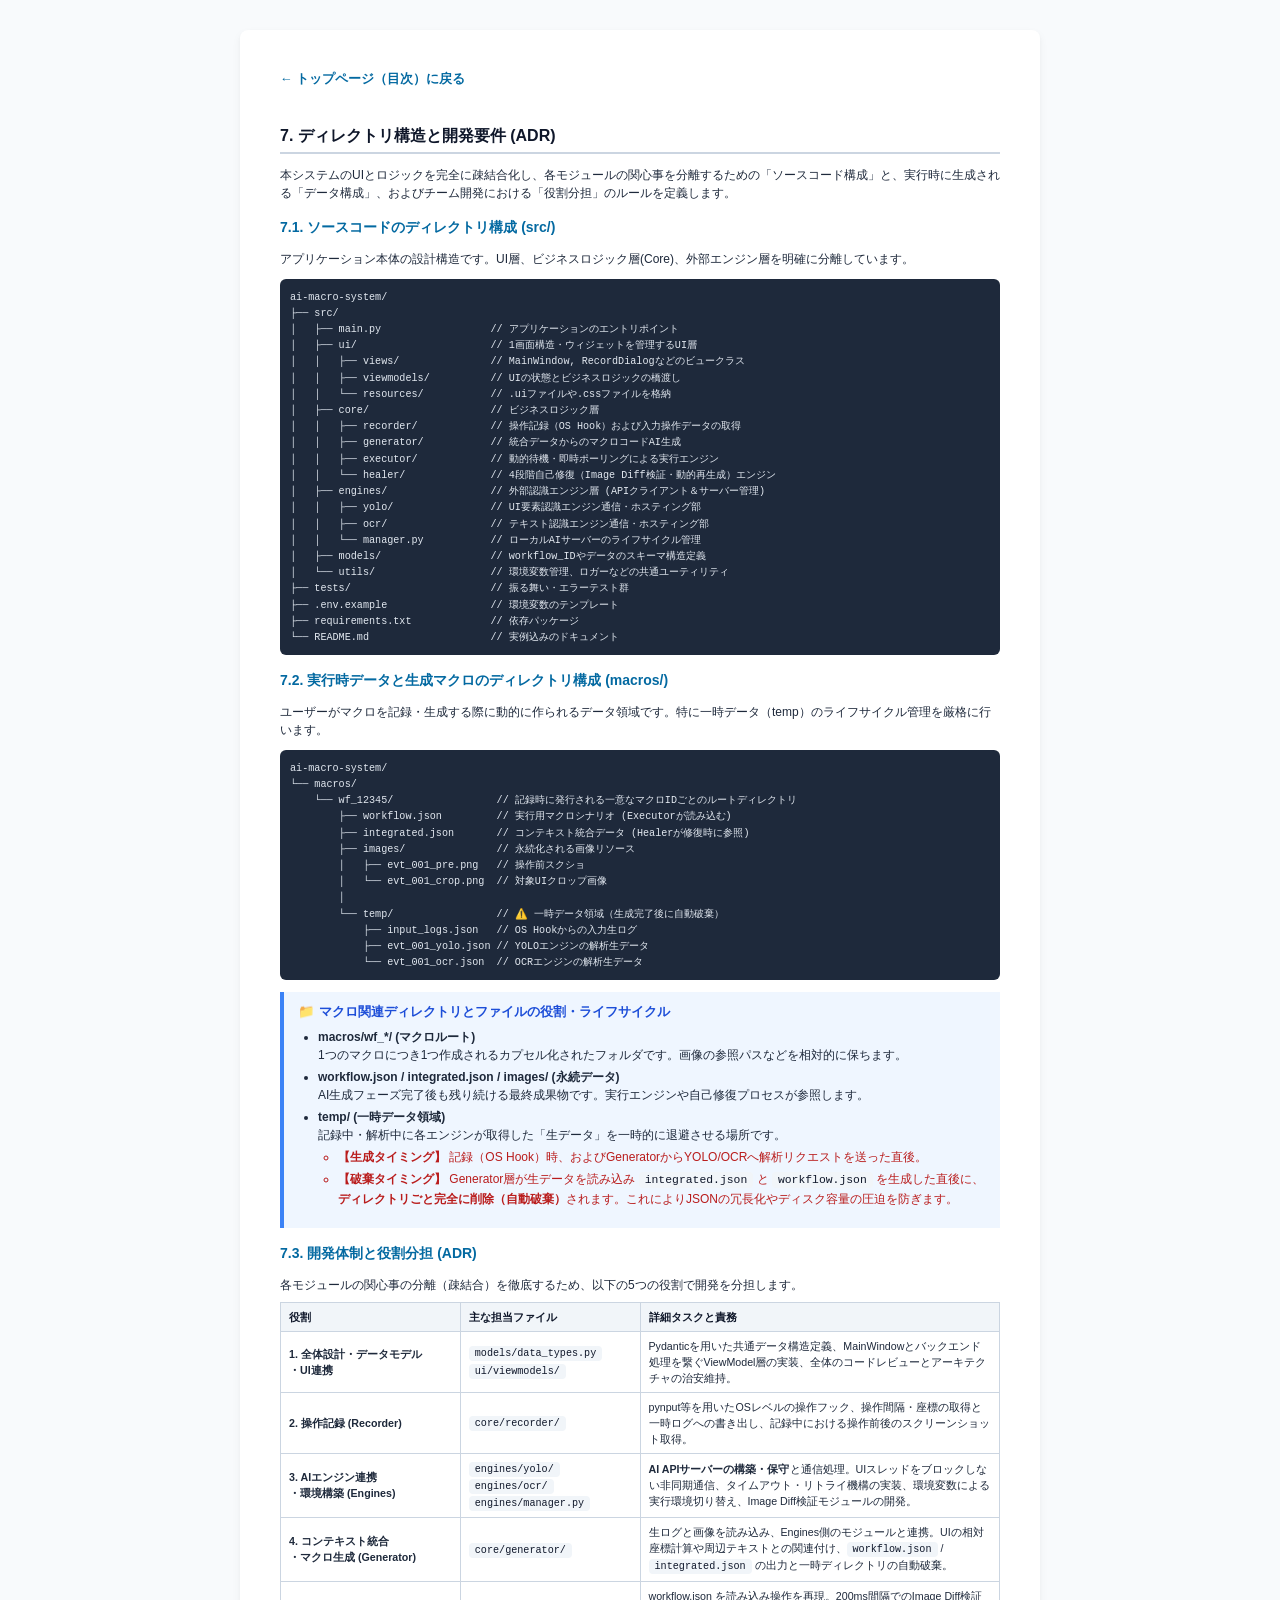
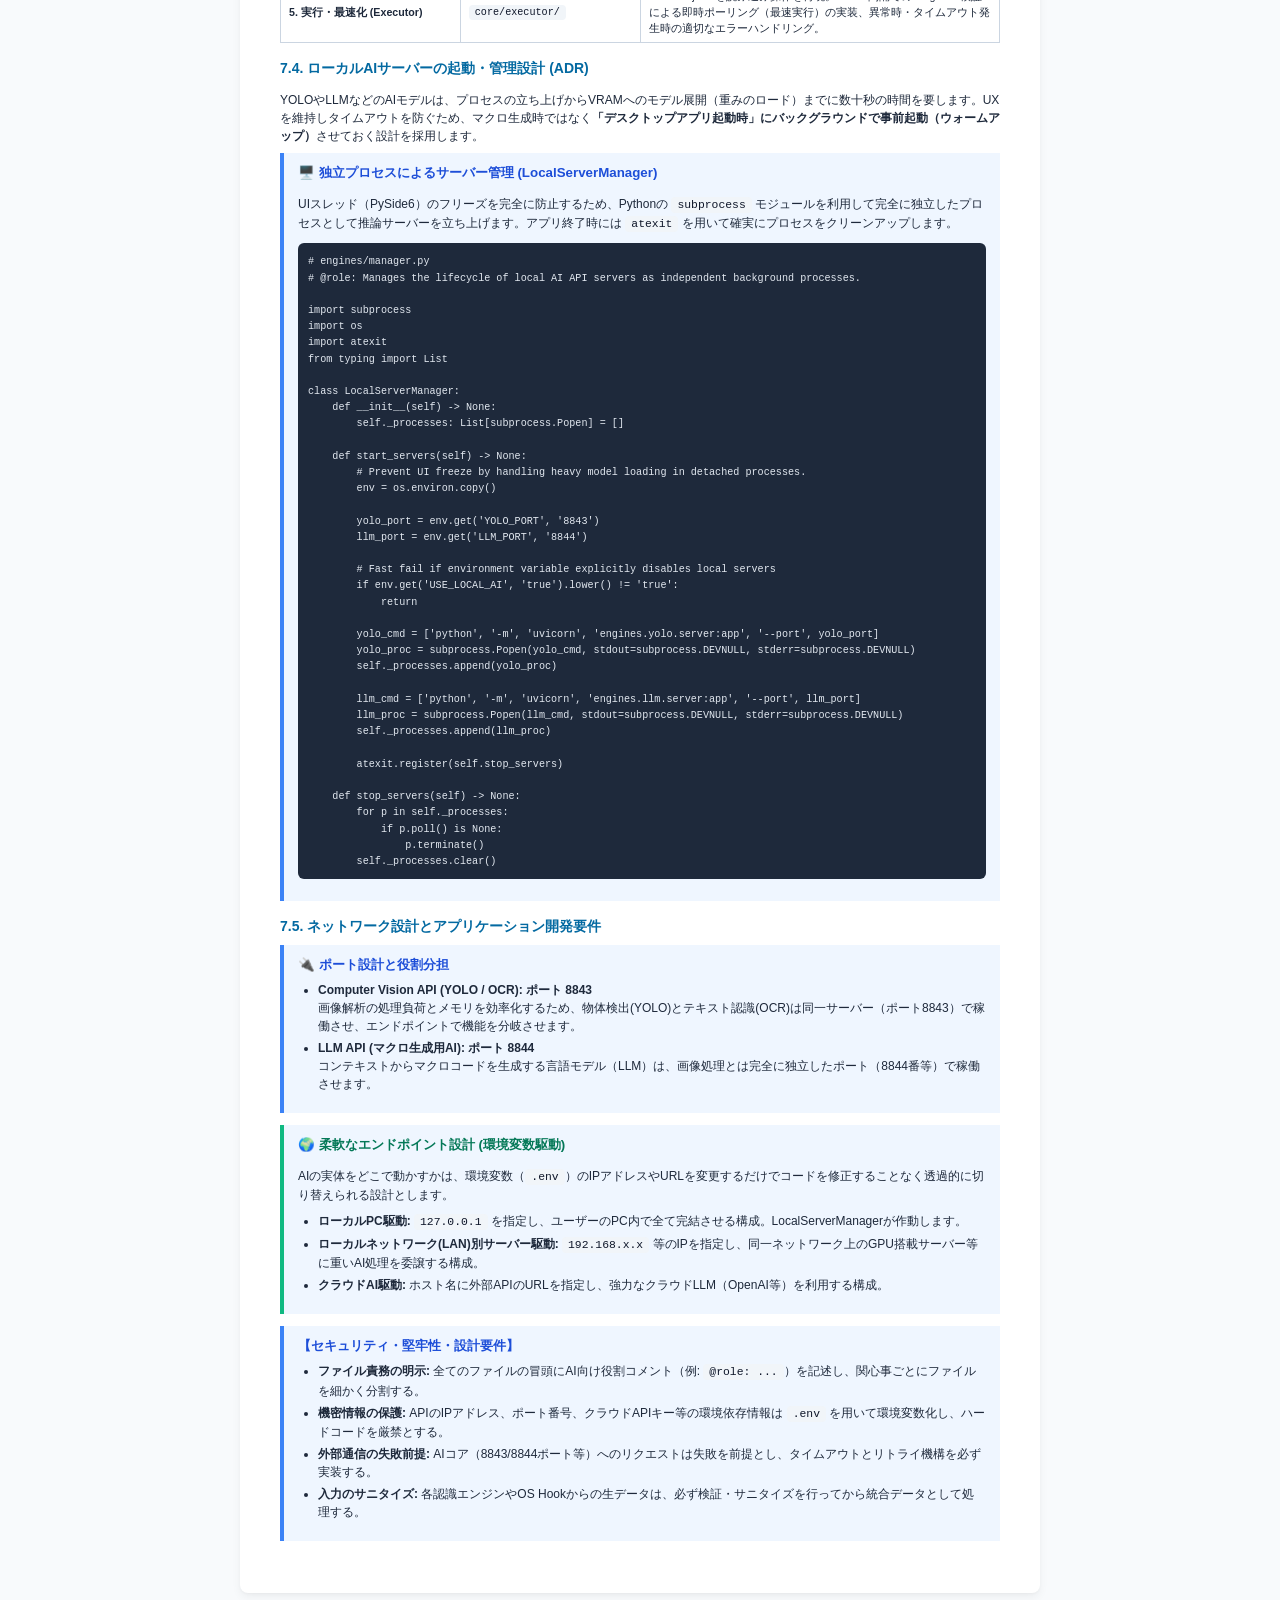
==== architecture.html @ 5011cf46 "add role description" ====
<!DOCTYPE html>
<html lang="ja">
<head>
    <meta charset="UTF-8">
    <meta name="robots" content="noindex, nofollow">
    <meta name="viewport" content="width=device-width, initial-scale=1.0">
    <title>ディレクトリ構造と開発要件 - AIオートマクロ仕様書</title>
    <link rel="stylesheet" href="style.css">
</head>
<body>

    <a href="index.html" class="nav-back">← トップページ（目次）に戻る</a>

    <h2>7. ディレクトリ構造と開発要件 (ADR)</h2>
    <p>本システムのUIとロジックを完全に疎結合化し、各モジュールの関心事を分離するための「ソースコード構成」と、実行時に生成される「データ構成」、およびチーム開発における「役割分担」のルールを定義します。</p>

    <h3>7.1. ソースコードのディレクトリ構成 (src/)</h3>
    <p>アプリケーション本体の設計構造です。UI層、ビジネスロジック層(Core)、外部エンジン層を明確に分離しています。</p>
    <pre><code>ai-macro-system/
├── src/
│   ├── main.py                  // アプリケーションのエントリポイント
│   ├── ui/                      // 1画面構造・ウィジェットを管理するUI層
│   │   ├── views/               // MainWindow, RecordDialogなどのビュークラス
│   │   ├── viewmodels/          // UIの状態とビジネスロジックの橋渡し
│   │   └── resources/           // .uiファイルや.cssファイルを格納
│   ├── core/                    // ビジネスロジック層
│   │   ├── recorder/            // 操作記録（OS Hook）および入力操作データの取得
│   │   ├── generator/           // 統合データからのマクロコードAI生成
│   │   ├── executor/            // 動的待機・即時ポーリングによる実行エンジン
│   │   └── healer/              // 4段階自己修復（Image Diff検証・動的再生成）エンジン
│   ├── engines/                 // 外部認識エンジン層 (APIクライアント＆サーバー管理)
│   │   ├── yolo/                // UI要素認識エンジン通信・ホスティング部
│   │   ├── ocr/                 // テキスト認識エンジン通信・ホスティング部
│   │   └── manager.py           // ローカルAIサーバーのライフサイクル管理
│   ├── models/                  // workflow_IDやデータのスキーマ構造定義
│   └── utils/                   // 環境変数管理、ロガーなどの共通ユーティリティ
├── tests/                       // 振る舞い・エラーテスト群
├── .env.example                 // 環境変数のテンプレート
├── requirements.txt             // 依存パッケージ
└── README.md                    // 実例込みのドキュメント</code></pre>

    <h3>7.2. 実行時データと生成マクロのディレクトリ構成 (macros/)</h3>
    <p>ユーザーがマクロを記録・生成する際に動的に作られるデータ領域です。特に一時データ（temp）のライフサイクル管理を厳格に行います。</p>
    <pre><code>ai-macro-system/
└── macros/
    └── wf_12345/                 // 記録時に発行される一意なマクロIDごとのルートディレクトリ
        ├── workflow.json         // 実行用マクロシナリオ (Executorが読み込む)
        ├── integrated.json       // コンテキスト統合データ (Healerが修復時に参照)
        ├── images/               // 永続化される画像リソース
        │   ├── evt_001_pre.png   // 操作前スクショ
        │   └── evt_001_crop.png  // 対象UIクロップ画像
        │
        └── temp/                 // ⚠️ 一時データ領域（生成完了後に自動破棄）
            ├── input_logs.json   // OS Hookからの入力生ログ
            ├── evt_001_yolo.json // YOLOエンジンの解析生データ
            └── evt_001_ocr.json  // OCRエンジンの解析生データ</code></pre>

    <div class="highlight-box">
        <h4>📁 マクロ関連ディレクトリとファイルの役割・ライフサイクル</h4>
        <ul>
            <li><strong>macros/wf_*/ (マクロルート)</strong><br>
                1つのマクロにつき1つ作成されるカプセル化されたフォルダです。画像の参照パスなどを相対的に保ちます。
            </li>
            <li><strong>workflow.json / integrated.json / images/ (永続データ)</strong><br>
                AI生成フェーズ完了後も残り続ける最終成果物です。実行エンジンや自己修復プロセスが参照します。
            </li>
            <li><strong>temp/ (一時データ領域)</strong><br>
                記録中・解析中に各エンジンが取得した「生データ」を一時的に退避させる場所です。
                <ul style="margin-top: 4px; color: #b91c1c;">
                    <li><strong>【生成タイミング】</strong> 記録（OS Hook）時、およびGeneratorからYOLO/OCRへ解析リクエストを送った直後。</li>
                    <li><strong>【破棄タイミング】</strong> Generator層が生データを読み込み <code>integrated.json</code> と <code>workflow.json</code> を生成した直後に、<strong>ディレクトリごと完全に削除（自動破棄）</strong>されます。これによりJSONの冗長化やディスク容量の圧迫を防ぎます。</li>
                </ul>
            </li>
        </ul>
    </div>

    <h3>7.3. 開発体制と役割分担 (ADR)</h3>
    <p>各モジュールの関心事の分離（疎結合）を徹底するため、以下の5つの役割で開発を分担します。</p>

    <table class="data-table">
        <thead>
            <tr>
                <th style="width: 25%;">役割</th>
                <th style="width: 25%;">主な担当ファイル</th>
                <th>詳細タスクと責務</th>
            </tr>
        </thead>
        <tbody>
            <tr>
                <td><strong>1. 全体設計・データモデル<br>・UI連携</strong></td>
                <td><code>models/data_types.py</code><br><code>ui/viewmodels/</code></td>
                <td>Pydanticを用いた共通データ構造定義、MainWindowとバックエンド処理を繋ぐViewModel層の実装、全体のコードレビューとアーキテクチャの治安維持。</td>
            </tr>
            <tr>
                <td><strong>2. 操作記録 (Recorder)</strong></td>
                <td><code>core/recorder/</code></td>
                <td>pynput等を用いたOSレベルの操作フック、操作間隔・座標の取得と一時ログへの書き出し、記録中における操作前後のスクリーンショット取得。</td>
            </tr>
            <tr>
                <td><strong>3. AIエンジン連携<br>・環境構築 (Engines)</strong></td>
                <td><code>engines/yolo/</code><br><code>engines/ocr/</code><br><code>engines/manager.py</code></td>
                <td><strong>AI APIサーバーの構築・保守</strong>と通信処理。UIスレッドをブロックしない非同期通信、タイムアウト・リトライ機構の実装、環境変数による実行環境切り替え、Image Diff検証モジュールの開発。</td>
            </tr>
            <tr>
                <td><strong>4. コンテキスト統合<br>・マクロ生成 (Generator)</strong></td>
                <td><code>core/generator/</code></td>
                <td>生ログと画像を読み込み、Engines側のモジュールと連携。UIの相対座標計算や周辺テキストとの関連付け、<code>workflow.json</code> / <code>integrated.json</code> の出力と一時ディレクトリの自動破棄。</td>
            </tr>
            <tr>
                <td><strong>5. 実行・最速化 (Executor)</strong></td>
                <td><code>core/executor/</code></td>
                <td>workflow.json を読み込み操作を再現。200ms間隔でのImage Diff検証による即時ポーリング（最速実行）の実装、異常時・タイムアウト発生時の適切なエラーハンドリング。</td>
            </tr>
        </tbody>
    </table>

    <h3>7.4. ローカルAIサーバーの起動・管理設計 (ADR)</h3>
    <p>YOLOやLLMなどのAIモデルは、プロセスの立ち上げからVRAMへのモデル展開（重みのロード）までに数十秒の時間を要します。UXを維持しタイムアウトを防ぐため、マクロ生成時ではなく<strong>「デスクトップアプリ起動時」にバックグラウンドで事前起動（ウォームアップ）</strong>させておく設計を採用します。</p>

    <div class="highlight-box">
        <h4>🖥️ 独立プロセスによるサーバー管理 (LocalServerManager)</h4>
        <p>UIスレッド（PySide6）のフリーズを完全に防止するため、Pythonの <code>subprocess</code> モジュールを利用して完全に独立したプロセスとして推論サーバーを立ち上げます。アプリ終了時には <code>atexit</code> を用いて確実にプロセスをクリーンアップします。</p>
<pre><code># engines/manager.py
# @role: Manages the lifecycle of local AI API servers as independent background processes.

import subprocess
import os
import atexit
from typing import List

class LocalServerManager:
    def __init__(self) -> None:
        self._processes: List[subprocess.Popen] = []

    def start_servers(self) -> None:
        # Prevent UI freeze by handling heavy model loading in detached processes.
        env = os.environ.copy()
        
        yolo_port = env.get('YOLO_PORT', '8843')
        llm_port = env.get('LLM_PORT', '8844')

        # Fast fail if environment variable explicitly disables local servers
        if env.get('USE_LOCAL_AI', 'true').lower() != 'true':
            return

        yolo_cmd = ['python', '-m', 'uvicorn', 'engines.yolo.server:app', '--port', yolo_port]
        yolo_proc = subprocess.Popen(yolo_cmd, stdout=subprocess.DEVNULL, stderr=subprocess.DEVNULL)
        self._processes.append(yolo_proc)

        llm_cmd = ['python', '-m', 'uvicorn', 'engines.llm.server:app', '--port', llm_port]
        llm_proc = subprocess.Popen(llm_cmd, stdout=subprocess.DEVNULL, stderr=subprocess.DEVNULL)
        self._processes.append(llm_proc)

        atexit.register(self.stop_servers)

    def stop_servers(self) -> None:
        for p in self._processes:
            if p.poll() is None:
                p.terminate()
        self._processes.clear()</code></pre>
    </div>

    <h3>7.5. ネットワーク設計とアプリケーション開発要件</h3>

    <div class="highlight-box">
        <h4>🔌 ポート設計と役割分担</h4>
        <ul>
            <li><strong>Computer Vision API (YOLO / OCR): ポート 8843</strong><br>
                画像解析の処理負荷とメモリを効率化するため、物体検出(YOLO)とテキスト認識(OCR)は同一サーバー（ポート8843）で稼働させ、エンドポイントで機能を分岐させます。</li>
            <li><strong>LLM API (マクロ生成用AI): ポート 8844</strong><br>
                コンテキストからマクロコードを生成する言語モデル（LLM）は、画像処理とは完全に独立したポート（8844番等）で稼働させます。</li>
        </ul>
    </div>

    <div class="highlight-box" style="border-left-color: #10b981;">
        <h4 style="color: #047857;">🌍 柔軟なエンドポイント設計 (環境変数駆動)</h4>
        <p>AIの実体をどこで動かすかは、環境変数（<code>.env</code>）のIPアドレスやURLを変更するだけでコードを修正することなく透過的に切り替えられる設計とします。</p>
        <ul>
            <li><strong>ローカルPC駆動:</strong> <code>127.0.0.1</code> を指定し、ユーザーのPC内で全て完結させる構成。LocalServerManagerが作動します。</li>
            <li><strong>ローカルネットワーク(LAN)別サーバー駆動:</strong> <code>192.168.x.x</code> 等のIPを指定し、同一ネットワーク上のGPU搭載サーバー等に重いAI処理を委譲する構成。</li>
            <li><strong>クラウドAI駆動:</strong> ホスト名に外部APIのURLを指定し、強力なクラウドLLM（OpenAI等）を利用する構成。</li>
        </ul>
    </div>

    <div class="highlight-box">
        <h4>【セキュリティ・堅牢性・設計要件】</h4>
        <ul>
            <li><strong>ファイル責務の明示:</strong> 全てのファイルの冒頭にAI向け役割コメント（例: <code>@role: ...</code>）を記述し、関心事ごとにファイルを細かく分割する。</li>
            <li><strong>機密情報の保護:</strong> APIのIPアドレス、ポート番号、クラウドAPIキー等の環境依存情報は <code>.env</code> を用いて環境変数化し、ハードコードを厳禁とする。</li>
            <li><strong>外部通信の失敗前提:</strong> AIコア（8843/8844ポート等）へのリクエストは失敗を前提とし、タイムアウトとリトライ機構を必ず実装する。</li>
            <li><strong>入力のサニタイズ:</strong> 各認識エンジンやOS Hookからの生データは、必ず検証・サニタイズを行ってから統合データとして処理する。</li>
        </ul>
    </div>

</body>
</html>
---- style.css ----
/* @role: Manages all visual styling, layouts, printer settings, responsive behaviors, and navigation links for the specification documents. */

@page {
    size: A4;
    margin: 15mm 15mm;
    background-color: #ffffff;
    @bottom-right {
        content: counter(page);
        font-size: 9pt;
        font-family: 'Helvetica Neue', Arial, sans-serif;
        color: #64748b;
    }
}

*, *::before, *::after {
    box-sizing: border-box;
}

html {
    background-color: #f8fafc;
}

body {
    font-family: 'Helvetica Neue', Arial, 'Hiragino Kaku Gothic ProN', 'Hiragino Sans', Meiryo, sans-serif;
    font-size: 9pt;
    line-height: 1.5;
    color: #1e293b;
    background-color: #ffffff;
    margin: 0 auto;
    padding: 15px;
    max-width: 100%;
}

@media (min-width: 768px) {
    body {
        max-width: 800px;
        margin: 30px auto;
        padding: 40px;
        border-radius: 8px;
        box-shadow: 0 4px 10px rgba(0, 0, 0, 0.05), 0 1px 3px rgba(0, 0, 0, 0.03);
    }
}

.cover {
    background-color: #0f172a;
    color: #ffffff;
    margin: -15px -15px 15px -15px;
    padding: 25px 20px;
    text-align: center;
}

@media (min-width: 768px) {
    .cover {
        margin: -40px -40px 20px -40px;
        border-radius: 8px 8px 0 0;
    }
}

.cover h1 {
    font-size: 18pt;
    margin: 0;
    color: #f8fafc;
    font-weight: 700;
    letter-spacing: 1px;
}

.cover p {
    font-size: 10pt;
    color: #94a3b8;
    margin-top: 8px;
}

h2 {
    font-size: 12pt;
    color: #0f172a;
    border-bottom: 2px solid #cbd5e1;
    padding-bottom: 4px;
    margin-top: 20px;
    margin-bottom: 10px;
    page-break-after: avoid;
}

h3 {
    font-size: 10.5pt;
    color: #0369a1;
    margin-top: 15px;
    margin-bottom: 8px;
    page-break-after: avoid;
}

p {
    margin-bottom: 8px;
}

ul, ol {
    margin-top: 4px;
    margin-bottom: 10px;
    padding-left: 20px;
}

li {
    margin-bottom: 4px;
}

.highlight-box {
    background-color: #eff6ff;
    border-left: 4px solid #3b82f6;
    padding: 10px 14px;
    margin-bottom: 12px;
    page-break-inside: avoid;
}

.highlight-box h4 {
    margin: 0 0 6px 0;
    color: #1d4ed8;
    font-size: 10pt;
}

/* --- Navigation & Table of Contents --- */
.nav-back {
    display: inline-block;
    margin-bottom: 15px;
    color: #0369a1;
    text-decoration: none;
    font-weight: bold;
    font-size: 9.5pt;
}

.nav-back:hover {
    text-decoration: underline;
    color: #0284c7;
}

.toc-list {
    list-style: none;
    padding: 0;
    margin-top: 15px;
}

.toc-list li {
    margin-bottom: 12px;
}

.toc-list a {
    display: flex;
    align-items: center;
    padding: 14px 18px;
    background-color: #f1f5f9;
    border: 1px solid #cbd5e1;
    border-radius: 6px;
    color: #0f172a;
    text-decoration: none;
    font-weight: bold;
    font-size: 10.5pt;
    transition: all 0.2s ease;
}

.toc-list a:hover {
    background-color: #e2e8f0;
    border-color: #94a3b8;
    transform: translateY(-1px);
    box-shadow: 0 2px 4px rgba(0,0,0,0.05);
}

.toc-list a::after {
    content: '➔';
    margin-left: auto;
    color: #64748b;
}

/* --- User Flow Diagram CSS --- */
.user-flow-container {
    margin-bottom: 15px;
    page-break-inside: avoid;
}
.uf-step {
    display: flex;
    align-items: stretch;
    border: 1px solid #cbd5e1;
    border-radius: 6px;
    background: #ffffff;
    overflow: hidden;
    box-shadow: 0 1px 3px rgba(0,0,0,0.02);
}
.uf-phase {
    background: #0284c7;
    color: #ffffff;
    font-weight: bold;
    padding: 10px;
    width: 90px;
    display: flex;
    align-items: center;
    justify-content: center;
    text-align: center;
    font-size: 9pt;
    line-height: 1.3;
}
.uf-phase.record { background: #0284c7; }
.uf-phase.generate { background: #4f46e5; }
.uf-phase.execute { background: #059669; }
.uf-phase.heal { background: #d97706; }

.uf-content {
    padding: 8px 15px;
    flex-grow: 1;
}
.uf-title {
    font-weight: bold;
    color: #0f172a;
    font-size: 10pt;
    margin-bottom: 4px;
}
.uf-desc {
    font-size: 8.5pt;
    color: #475569;
}
.uf-arrow {
    text-align: center;
    color: #94a3b8;
    font-size: 14pt;
    line-height: 1;
    margin: 4px 0;
}

/* --- Diagrams CSS --- */
.diagram-container {
    background: #ffffff;
    border: 1px solid #cbd5e1;
    border-radius: 8px;
    padding: 12px;
    margin-bottom: 15px;
    page-break-inside: avoid;
    box-shadow: 0 2px 4px rgba(0,0,0,0.02);
}
.diagram-title {
    text-align: center;
    font-weight: bold;
    color: #475569;
    margin-bottom: 12px;
    font-size: 10pt;
}
.arch-flow {
    display: flex;
    justify-content: space-between;
    align-items: center;
}
.arch-box {
    width: 23%;
    background: #f1f5f9;
    border: 2px solid #0284c7;
    border-radius: 6px;
    padding: 8px 4px;
    text-align: center;
    font-weight: bold;
    color: #0f172a;
    font-size: 8.5pt;
}
.arch-arrow {
    color: #94a3b8;
    font-size: 14pt;
    font-weight: bold;
}
.arch-desc {
    font-size: 7.5pt;
    color: #475569;
    font-weight: normal;
    margin-top: 4px;
}
.val-tree {
    display: flex;
    flex-direction: column;
    align-items: center;
}
.val-node {
    background: #f8fafc;
    border: 1px solid #94a3b8;
    padding: 4px 12px;
    border-radius: 4px;
    font-weight: bold;
    margin-bottom: 0;
    z-index: 2;
}
.val-arrow-down {
    color: #94a3b8;
    font-size: 12pt;
    margin: 1px 0;
    z-index: 1;
}
.val-arrow-text {
    font-size: 7.5pt;
    color: #ef4444;
    margin-top: -2px;
    margin-bottom: 1px;
}
.val-stage-row {
    display: flex;
    justify-content: center;
    align-items: center;
    width: 100%;
    margin-bottom: 0;
}
.val-stage-main {
    background: #ffffff;
    border: 2px solid #3b82f6;
    border-left: 6px solid #3b82f6;
    padding: 6px 10px;
    border-radius: 4px;
    width: 50%;
    font-weight: bold;
    color: #1e293b;
    text-align: center;
}
.val-stage-arrow {
    color: #22c55e;
    font-size: 14pt;
    font-weight: bold;
    margin: 0 8px;
}
.val-stage-result {
    background: #f0fdf4;
    border: 1px solid #bbf7d0;
    color: #166534;
    padding: 6px 10px;
    border-radius: 4px;
    width: 30%;
    text-align: center;
    font-weight: bold;
    font-size: 8.5pt;
}
.val-fail {
    border-color: #ef4444;
    border-left-color: #ef4444;
    background: #fef2f2;
}

/* --- Data Tables & JSON --- */
.data-table {
    width: 100%;
    border-collapse: collapse;
    margin-bottom: 12px;
    font-size: 8pt;
    page-break-inside: avoid;
}
.data-table th, .data-table td {
    border: 1px solid #cbd5e1;
    padding: 6px 8px;
    text-align: left;
}
.data-table th {
    background-color: #f1f5f9;
    color: #0f172a;
    font-weight: bold;
}
.data-table td.type-col {
    color: #0284c7;
    font-family: 'Courier New', Courier, monospace;
    font-weight: bold;
    width: 15%;
}
.data-table td.prop-col {
    font-weight: bold;
    width: 28%;
}

code {
    font-family: Consolas, 'Courier New', Courier, monospace;
    background-color: #f1f5f9;
    padding: 2px 6px;
    border-radius: 4px;
    color: #0f172a;
    font-size: 0.95em;
}

pre {
    background-color: #1e293b;
    color: #e2e8f0;
    padding: 10px;
    border-radius: 6px;
    overflow-x: auto;
    font-family: Consolas, 'Courier New', Courier, monospace;
    font-size: 8pt;
    page-break-inside: avoid;
    margin-bottom: 12px;
}

pre code {
    background-color: transparent;
    padding: 0;
    color: inherit;
}

/* --- Optimization & Safety --- */
.opt-safe-container {
    display: flex;
    flex-direction: column;
    gap: 12px;
    page-break-inside: avoid;
}
.opt-card {
    background: #ffffff;
    border: 1px solid #cbd5e1;
    border-radius: 6px;
    padding: 12px 15px;
    box-shadow: 0 1px 3px rgba(0,0,0,0.02);
}
.opt-card.safety {
    border-left: 4px solid #ef4444;
}
.opt-card.tuning {
    border-left: 4px solid #10b981;
}
.opt-title {
    font-size: 10.5pt;
    font-weight: bold;
    margin-bottom: 8px;
    display: flex;
    align-items: center;
    border-bottom: 1px solid #e2e8f0;
    padding-bottom: 6px;
}
.opt-title.safety-title { color: #b91c1c; }
.opt-title.tuning-title { color: #047857; }

.formula-box {
    text-align: center;
    background-color: #f8fafc;
    border: 1px dashed #cbd5e1;
    padding: 8px;
    border-radius: 4px;
    margin: 8px 0;
    font-family: 'Times New Roman', serif;
    font-style: italic;
    font-weight: bold;
    color: #0369a1;
    font-size: 10.5pt;
}
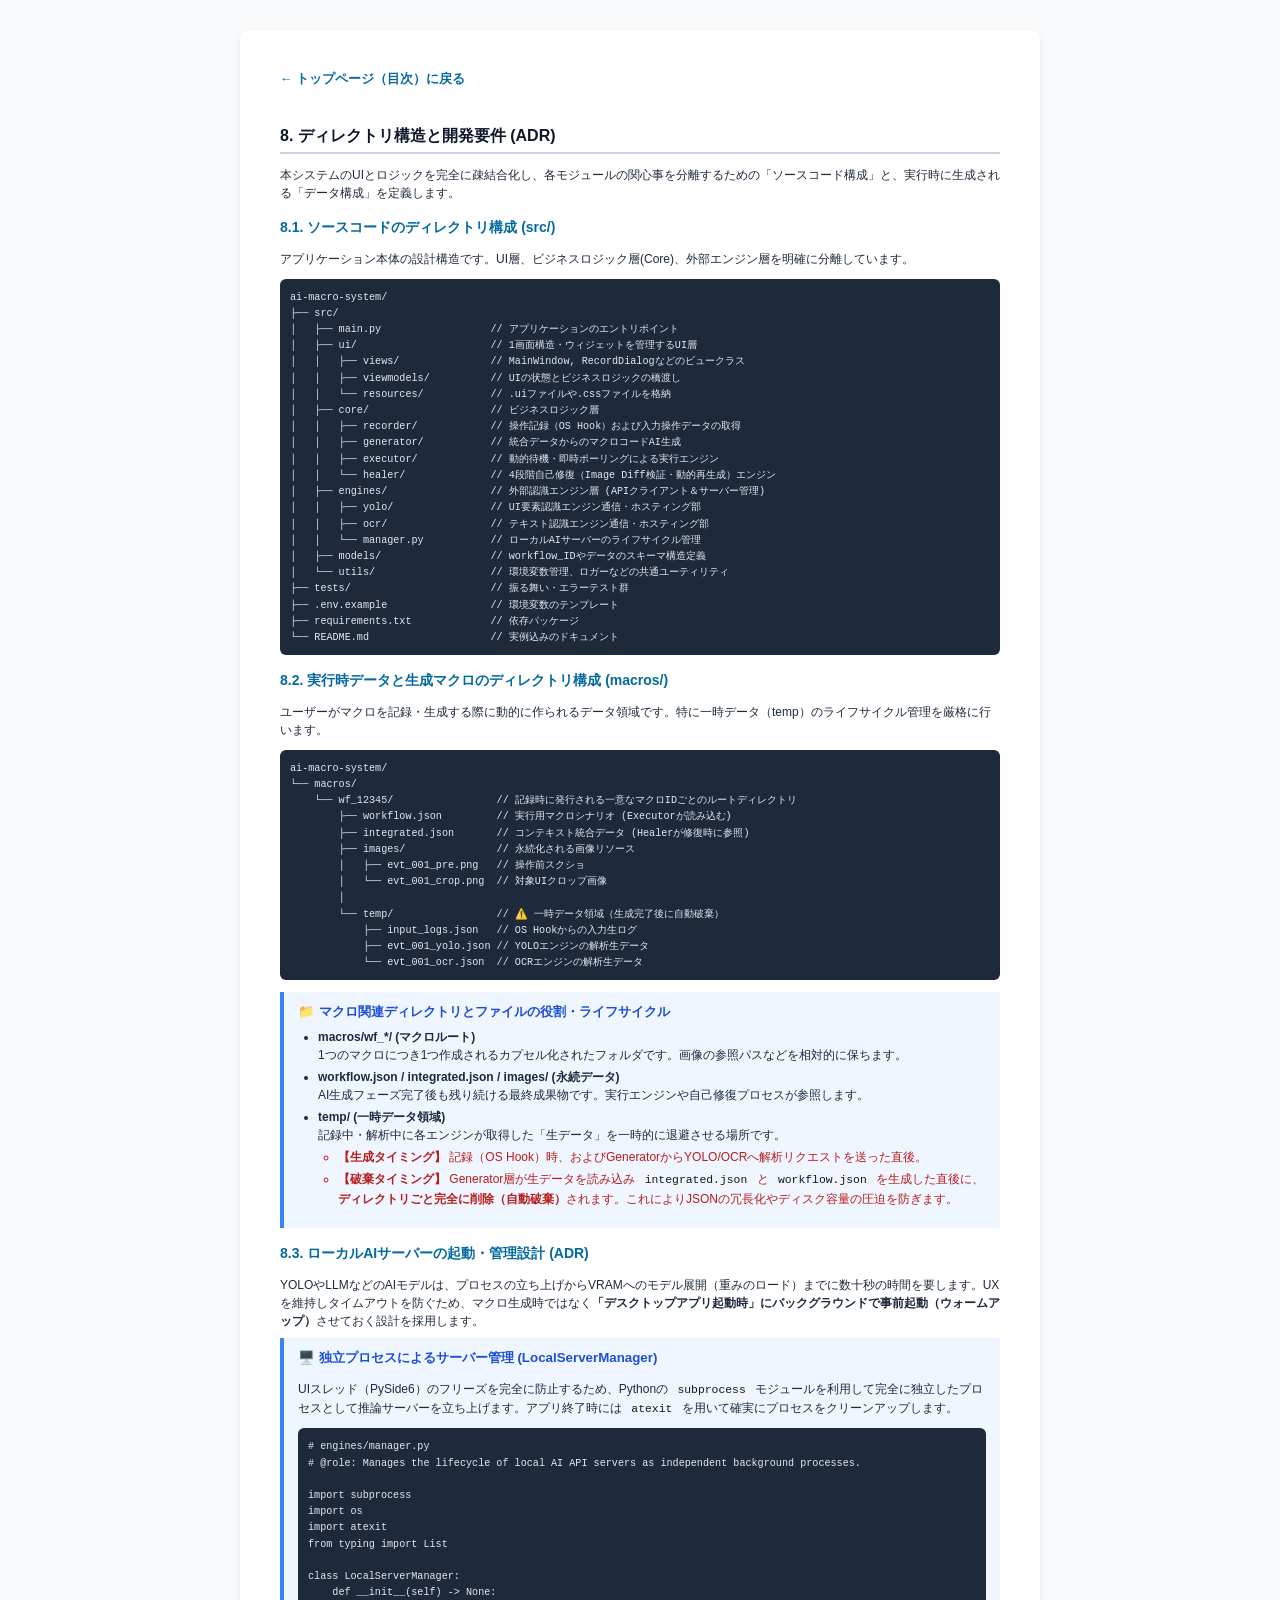
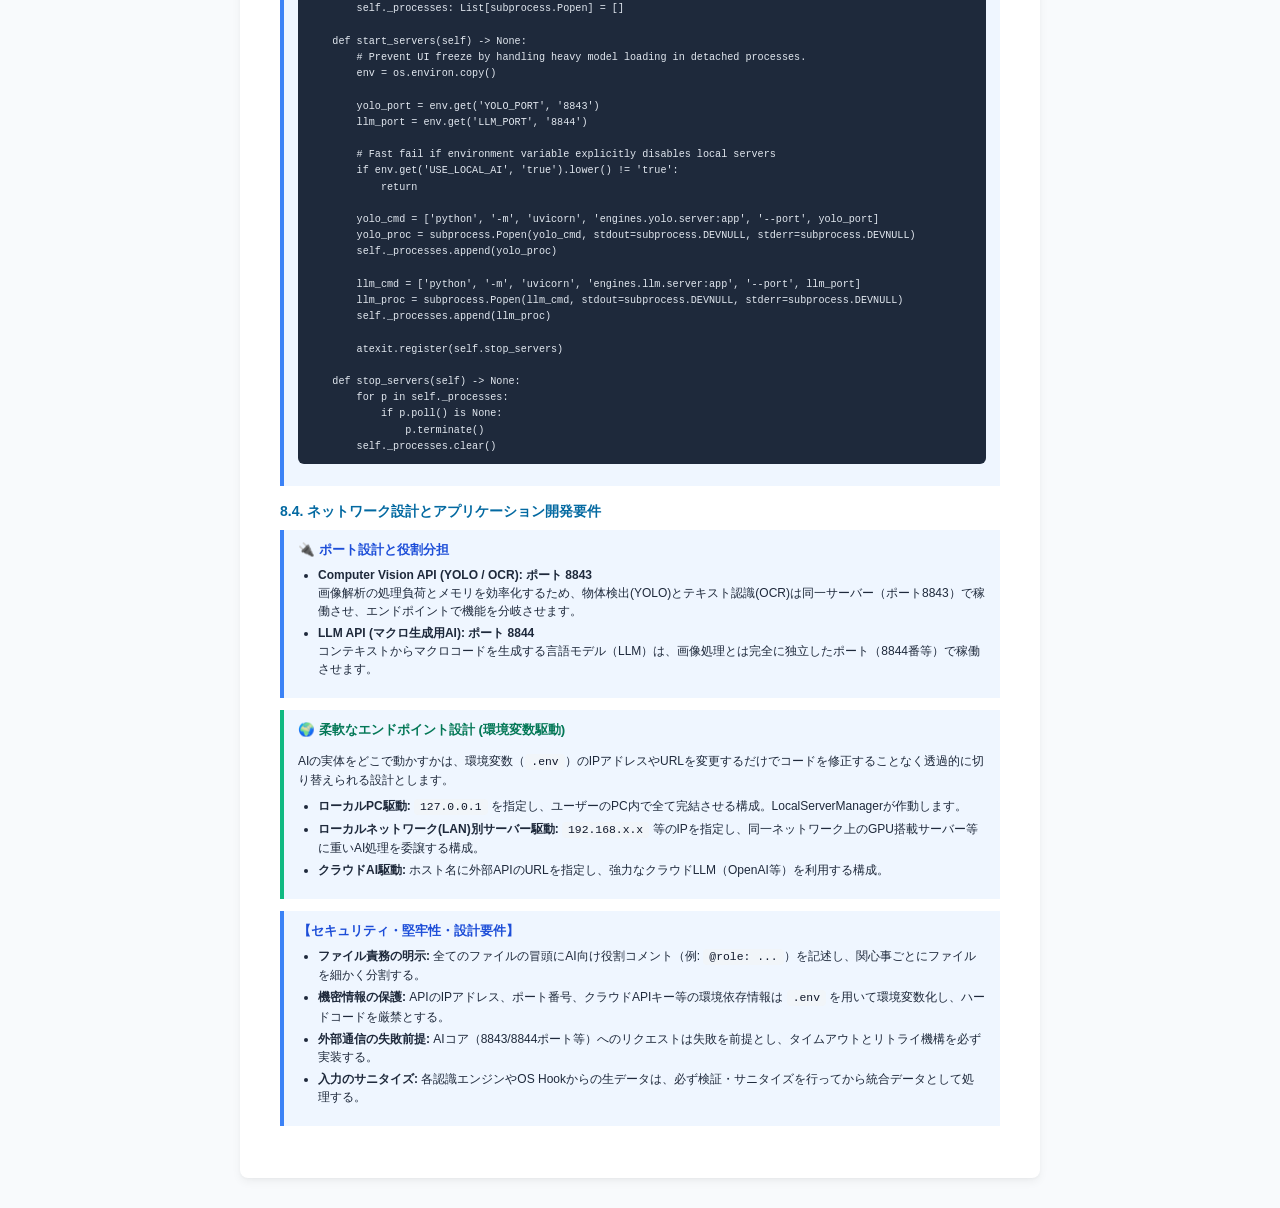
==== commit c119c9d1: "chore(docs): reorganize documentation structure and move team roles to index Move the team roles and" ====
--- a/architecture.html
+++ b/architecture.html
@@ -11,10 +11,10 @@
 
     <a href="index.html" class="nav-back">← トップページ（目次）に戻る</a>
 
-    <h2>7. ディレクトリ構造と開発要件 (ADR)</h2>
-    <p>本システムのUIとロジックを完全に疎結合化し、各モジュールの関心事を分離するための「ソースコード構成」と、実行時に生成される「データ構成」、およびチーム開発における「役割分担」のルールを定義します。</p>
+    <h2>8. ディレクトリ構造と開発要件 (ADR)</h2>
+    <p>本システムのUIとロジックを完全に疎結合化し、各モジュールの関心事を分離するための「ソースコード構成」と、実行時に生成される「データ構成」を定義します。</p>
 
-    <h3>7.1. ソースコードのディレクトリ構成 (src/)</h3>
+    <h3>8.1. ソースコードのディレクトリ構成 (src/)</h3>
     <p>アプリケーション本体の設計構造です。UI層、ビジネスロジック層(Core)、外部エンジン層を明確に分離しています。</p>
     <pre><code>ai-macro-system/
 ├── src/
@@ -39,7 +39,7 @@
 ├── requirements.txt             // 依存パッケージ
 └── README.md                    // 実例込みのドキュメント</code></pre>
 
-    <h3>7.2. 実行時データと生成マクロのディレクトリ構成 (macros/)</h3>
+    <h3>8.2. 実行時データと生成マクロのディレクトリ構成 (macros/)</h3>
     <p>ユーザーがマクロを記録・生成する際に動的に作られるデータ領域です。特に一時データ（temp）のライフサイクル管理を厳格に行います。</p>
     <pre><code>ai-macro-system/
 └── macros/
@@ -74,47 +74,7 @@
         </ul>
     </div>
 
-    <h3>7.3. 開発体制と役割分担 (ADR)</h3>
-    <p>各モジュールの関心事の分離（疎結合）を徹底するため、以下の5つの役割で開発を分担します。</p>
-
-    <table class="data-table">
-        <thead>
-            <tr>
-                <th style="width: 25%;">役割</th>
-                <th style="width: 25%;">主な担当ファイル</th>
-                <th>詳細タスクと責務</th>
-            </tr>
-        </thead>
-        <tbody>
-            <tr>
-                <td><strong>1. 全体設計・データモデル<br>・UI連携</strong></td>
-                <td><code>models/data_types.py</code><br><code>ui/viewmodels/</code></td>
-                <td>Pydanticを用いた共通データ構造定義、MainWindowとバックエンド処理を繋ぐViewModel層の実装、全体のコードレビューとアーキテクチャの治安維持。</td>
-            </tr>
-            <tr>
-                <td><strong>2. 操作記録 (Recorder)</strong></td>
-                <td><code>core/recorder/</code></td>
-                <td>pynput等を用いたOSレベルの操作フック、操作間隔・座標の取得と一時ログへの書き出し、記録中における操作前後のスクリーンショット取得。</td>
-            </tr>
-            <tr>
-                <td><strong>3. AIエンジン連携<br>・環境構築 (Engines)</strong></td>
-                <td><code>engines/yolo/</code><br><code>engines/ocr/</code><br><code>engines/manager.py</code></td>
-                <td><strong>AI APIサーバーの構築・保守</strong>と通信処理。UIスレッドをブロックしない非同期通信、タイムアウト・リトライ機構の実装、環境変数による実行環境切り替え、Image Diff検証モジュールの開発。</td>
-            </tr>
-            <tr>
-                <td><strong>4. コンテキスト統合<br>・マクロ生成 (Generator)</strong></td>
-                <td><code>core/generator/</code></td>
-                <td>生ログと画像を読み込み、Engines側のモジュールと連携。UIの相対座標計算や周辺テキストとの関連付け、<code>workflow.json</code> / <code>integrated.json</code> の出力と一時ディレクトリの自動破棄。</td>
-            </tr>
-            <tr>
-                <td><strong>5. 実行・最速化 (Executor)</strong></td>
-                <td><code>core/executor/</code></td>
-                <td>workflow.json を読み込み操作を再現。200ms間隔でのImage Diff検証による即時ポーリング（最速実行）の実装、異常時・タイムアウト発生時の適切なエラーハンドリング。</td>
-            </tr>
-        </tbody>
-    </table>
-
-    <h3>7.4. ローカルAIサーバーの起動・管理設計 (ADR)</h3>
+    <h3>8.3. ローカルAIサーバーの起動・管理設計 (ADR)</h3>
     <p>YOLOやLLMなどのAIモデルは、プロセスの立ち上げからVRAMへのモデル展開（重みのロード）までに数十秒の時間を要します。UXを維持しタイムアウトを防ぐため、マクロ生成時ではなく<strong>「デスクトップアプリ起動時」にバックグラウンドで事前起動（ウォームアップ）</strong>させておく設計を採用します。</p>
 
     <div class="highlight-box">
@@ -160,7 +120,7 @@
         self._processes.clear()</code></pre>
     </div>
 
-    <h3>7.5. ネットワーク設計とアプリケーション開発要件</h3>
+    <h3>8.4. ネットワーク設計とアプリケーション開発要件</h3>
 
     <div class="highlight-box">
         <h4>🔌 ポート設計と役割分担</h4>
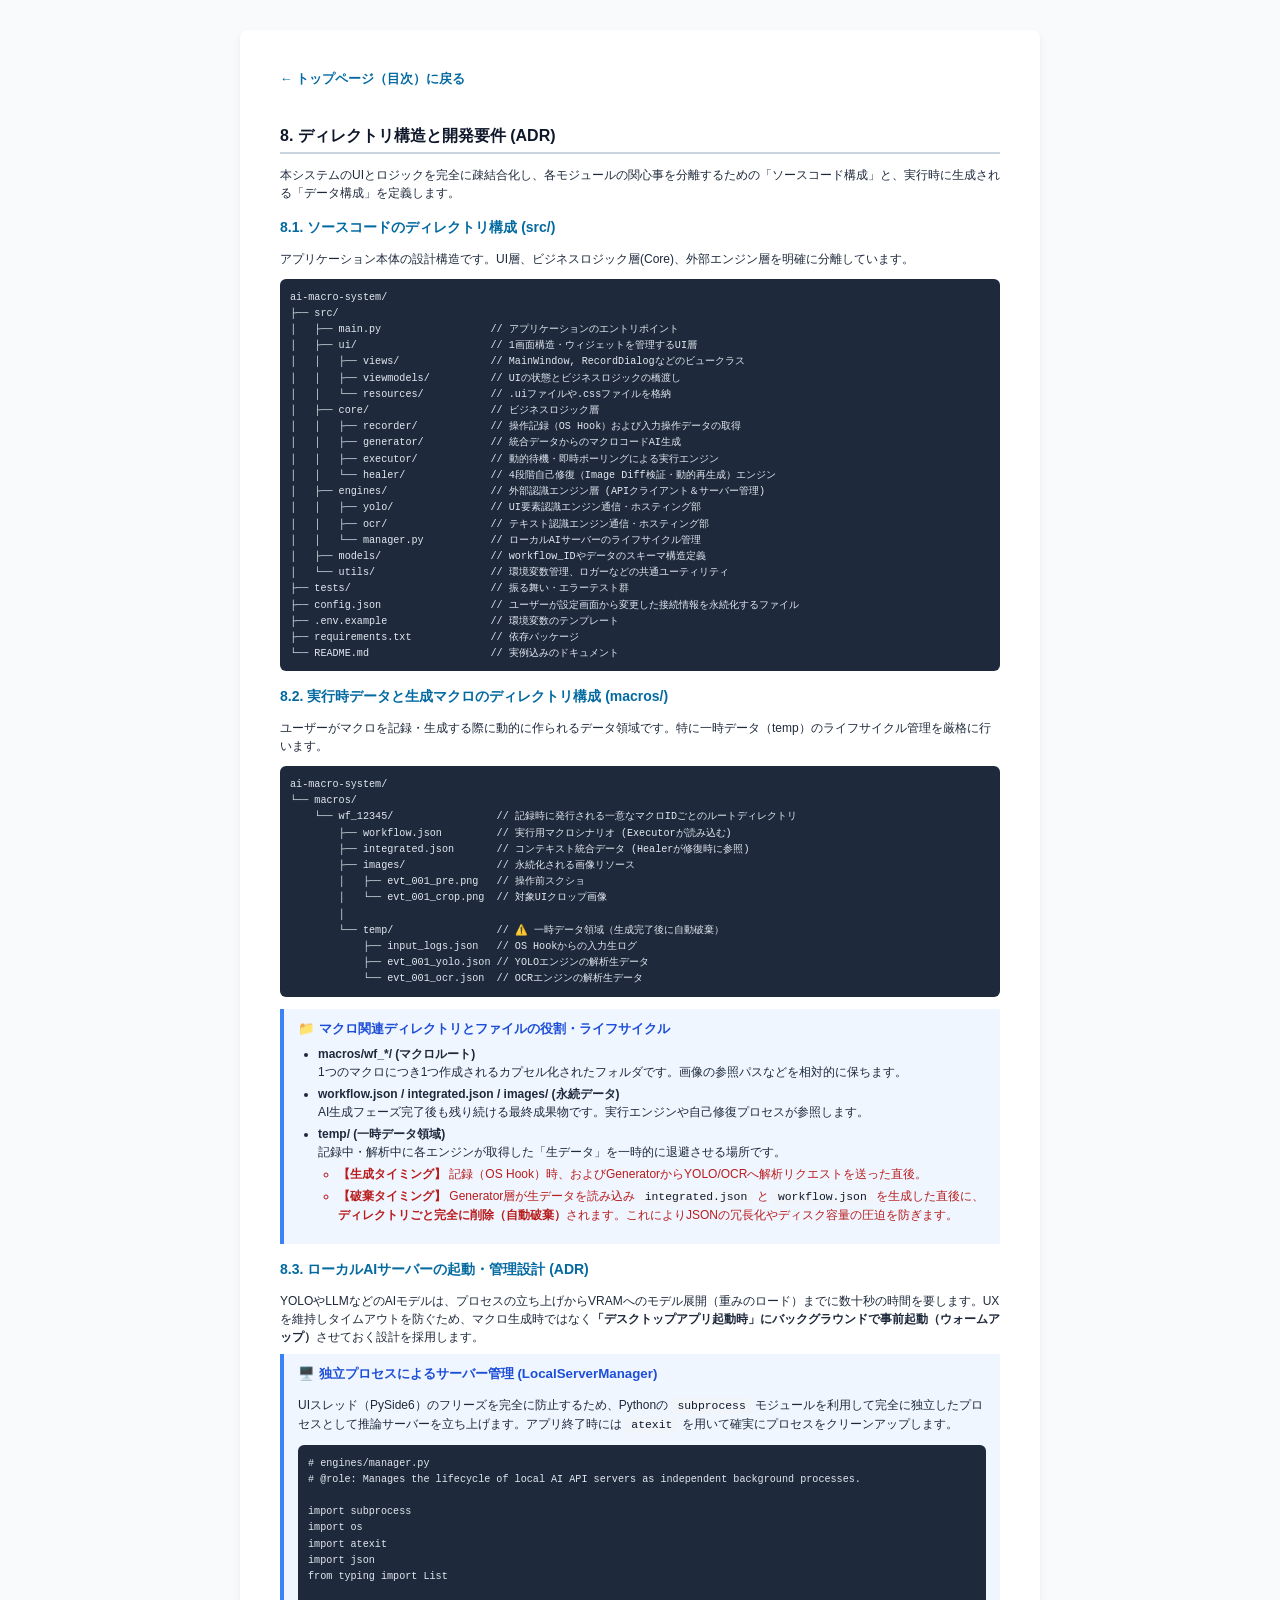
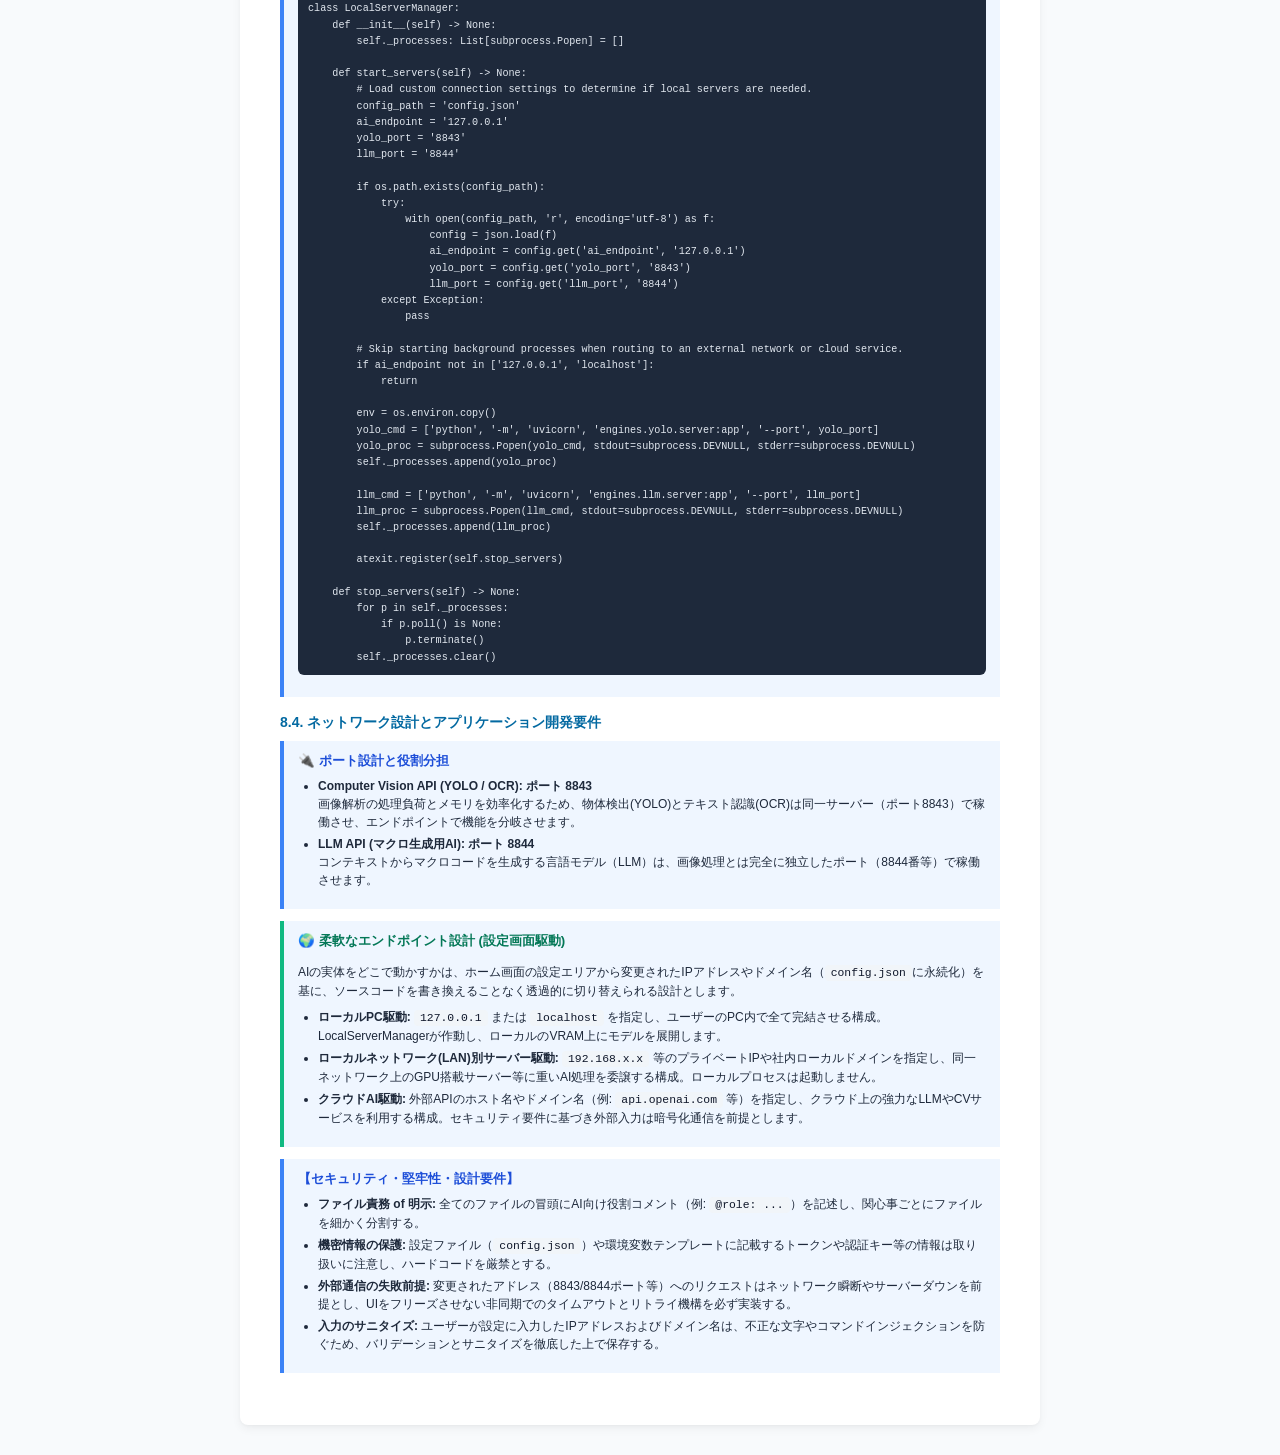
==== commit b5aa869a: "refactor(config): switch from env-driven to user-configurable config.json for flexible endpoints Upd" ====
--- a/architecture.html
+++ b/architecture.html
@@ -35,6 +35,7 @@
 │   ├── models/                  // workflow_IDやデータのスキーマ構造定義
 │   └── utils/                   // 環境変数管理、ロガーなどの共通ユーティリティ
 ├── tests/                       // 振る舞い・エラーテスト群
+├── config.json                  // ユーザーが設定画面から変更した接続情報を永続化するファイル
 ├── .env.example                 // 環境変数のテンプレート
 ├── requirements.txt             // 依存パッケージ
 └── README.md                    // 実例込みのドキュメント</code></pre>
@@ -86,6 +87,7 @@
 import subprocess
 import os
 import atexit
+import json
 from typing import List
 
 class LocalServerManager:
@@ -93,16 +95,27 @@
         self._processes: List[subprocess.Popen] = []
 
     def start_servers(self) -> None:
-        # Prevent UI freeze by handling heavy model loading in detached processes.
-        env = os.environ.copy()
-        
-        yolo_port = env.get('YOLO_PORT', '8843')
-        llm_port = env.get('LLM_PORT', '8844')
+        # Load custom connection settings to determine if local servers are needed.
+        config_path = 'config.json'
+        ai_endpoint = '127.0.0.1'
+        yolo_port = '8843'
+        llm_port = '8844'
 
-        # Fast fail if environment variable explicitly disables local servers
-        if env.get('USE_LOCAL_AI', 'true').lower() != 'true':
+        if os.path.exists(config_path):
+            try:
+                with open(config_path, 'r', encoding='utf-8') as f:
+                    config = json.load(f)
+                    ai_endpoint = config.get('ai_endpoint', '127.0.0.1')
+                    yolo_port = config.get('yolo_port', '8843')
+                    llm_port = config.get('llm_port', '8844')
+            except Exception:
+                pass
+
+        # Skip starting background processes when routing to an external network or cloud service.
+        if ai_endpoint not in ['127.0.0.1', 'localhost']:
             return
 
+        env = os.environ.copy()
         yolo_cmd = ['python', '-m', 'uvicorn', 'engines.yolo.server:app', '--port', yolo_port]
         yolo_proc = subprocess.Popen(yolo_cmd, stdout=subprocess.DEVNULL, stderr=subprocess.DEVNULL)
         self._processes.append(yolo_proc)
@@ -133,22 +146,22 @@
     </div>
 
     <div class="highlight-box" style="border-left-color: #10b981;">
-        <h4 style="color: #047857;">🌍 柔軟なエンドポイント設計 (環境変数駆動)</h4>
-        <p>AIの実体をどこで動かすかは、環境変数（<code>.env</code>）のIPアドレスやURLを変更するだけでコードを修正することなく透過的に切り替えられる設計とします。</p>
+        <h4 style="color: #047857;">🌍 柔軟なエンドポイント設計 (設定画面駆動)</h4>
+        <p>AIの実体をどこで動かすかは、ホーム画面の設定エリアから変更されたIPアドレスやドメイン名（<code>config.json</code>に永続化）を基に、ソースコードを書き換えることなく透過的に切り替えられる設計とします。</p>
         <ul>
-            <li><strong>ローカルPC駆動:</strong> <code>127.0.0.1</code> を指定し、ユーザーのPC内で全て完結させる構成。LocalServerManagerが作動します。</li>
-            <li><strong>ローカルネットワーク(LAN)別サーバー駆動:</strong> <code>192.168.x.x</code> 等のIPを指定し、同一ネットワーク上のGPU搭載サーバー等に重いAI処理を委譲する構成。</li>
-            <li><strong>クラウドAI駆動:</strong> ホスト名に外部APIのURLを指定し、強力なクラウドLLM（OpenAI等）を利用する構成。</li>
+            <li><strong>ローカルPC駆動:</strong> <code>127.0.0.1</code> または <code>localhost</code> を指定し、ユーザーのPC内で全て完結させる構成。LocalServerManagerが作動し、ローカルのVRAM上にモデルを展開します。</li>
+            <li><strong>ローカルネットワーク(LAN)別サーバー駆動:</strong> <code>192.168.x.x</code> 等のプライベートIPや社内ローカルドメインを指定し、同一ネットワーク上のGPU搭載サーバー等に重いAI処理を委譲する構成。ローカルプロセスは起動しません。</li>
+            <li><strong>クラウドAI駆動:</strong> 外部APIのホスト名やドメイン名（例: <code>api.openai.com</code> 等）を指定し、クラウド上の強力なLLMやCVサービスを利用する構成。セキュリティ要件に基づき外部入力は暗号化通信を前提とします。</li>
         </ul>
     </div>
 
     <div class="highlight-box">
         <h4>【セキュリティ・堅牢性・設計要件】</h4>
         <ul>
-            <li><strong>ファイル責務の明示:</strong> 全てのファイルの冒頭にAI向け役割コメント（例: <code>@role: ...</code>）を記述し、関心事ごとにファイルを細かく分割する。</li>
-            <li><strong>機密情報の保護:</strong> APIのIPアドレス、ポート番号、クラウドAPIキー等の環境依存情報は <code>.env</code> を用いて環境変数化し、ハードコードを厳禁とする。</li>
-            <li><strong>外部通信の失敗前提:</strong> AIコア（8843/8844ポート等）へのリクエストは失敗を前提とし、タイムアウトとリトライ機構を必ず実装する。</li>
-            <li><strong>入力のサニタイズ:</strong> 各認識エンジンやOS Hookからの生データは、必ず検証・サニタイズを行ってから統合データとして処理する。</li>
+            <li><strong>ファイル責務 of 明示:</strong> 全てのファイルの冒頭にAI向け役割コメント（例: <code>@role: ...</code>）を記述し、関心事ごとにファイルを細かく分割する。</li>
+            <li><strong>機密情報の保護:</strong> 設定ファイル（<code>config.json</code>）や環境変数テンプレートに記載するトークンや認証キー等の情報は取り扱いに注意し、ハードコードを厳禁とする。</li>
+            <li><strong>外部通信の失敗前提:</strong> 変更されたアドレス（8843/8844ポート等）へのリクエストはネットワーク瞬断やサーバーダウンを前提とし、UIをフリーズさせない非同期でのタイムアウトとリトライ機構を必ず実装する。</li>
+            <li><strong>入力のサニタイズ:</strong> ユーザーが設定に入力したIPアドレスおよびドメイン名は、不正な文字やコマンドインジェクションを防ぐため、バリデーションとサニタイズを徹底した上で保存する。</li>
         </ul>
     </div>
 
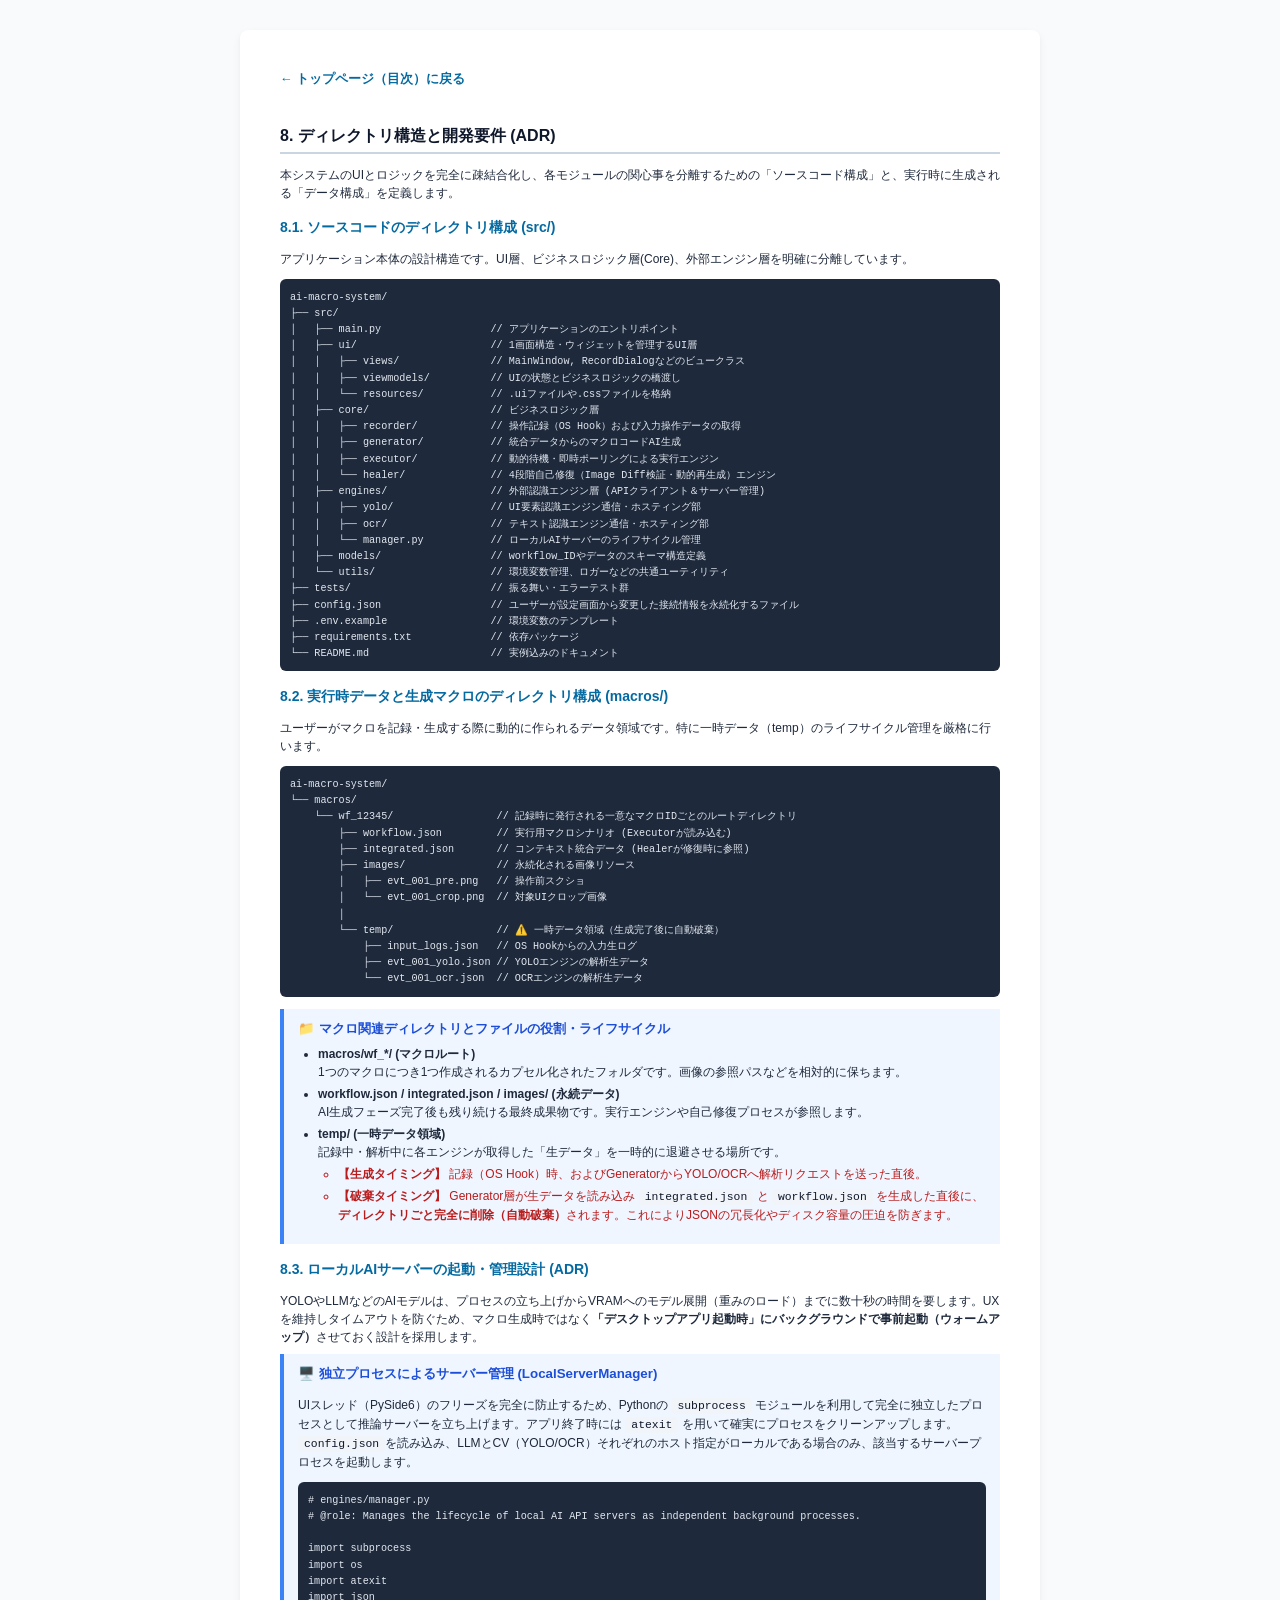
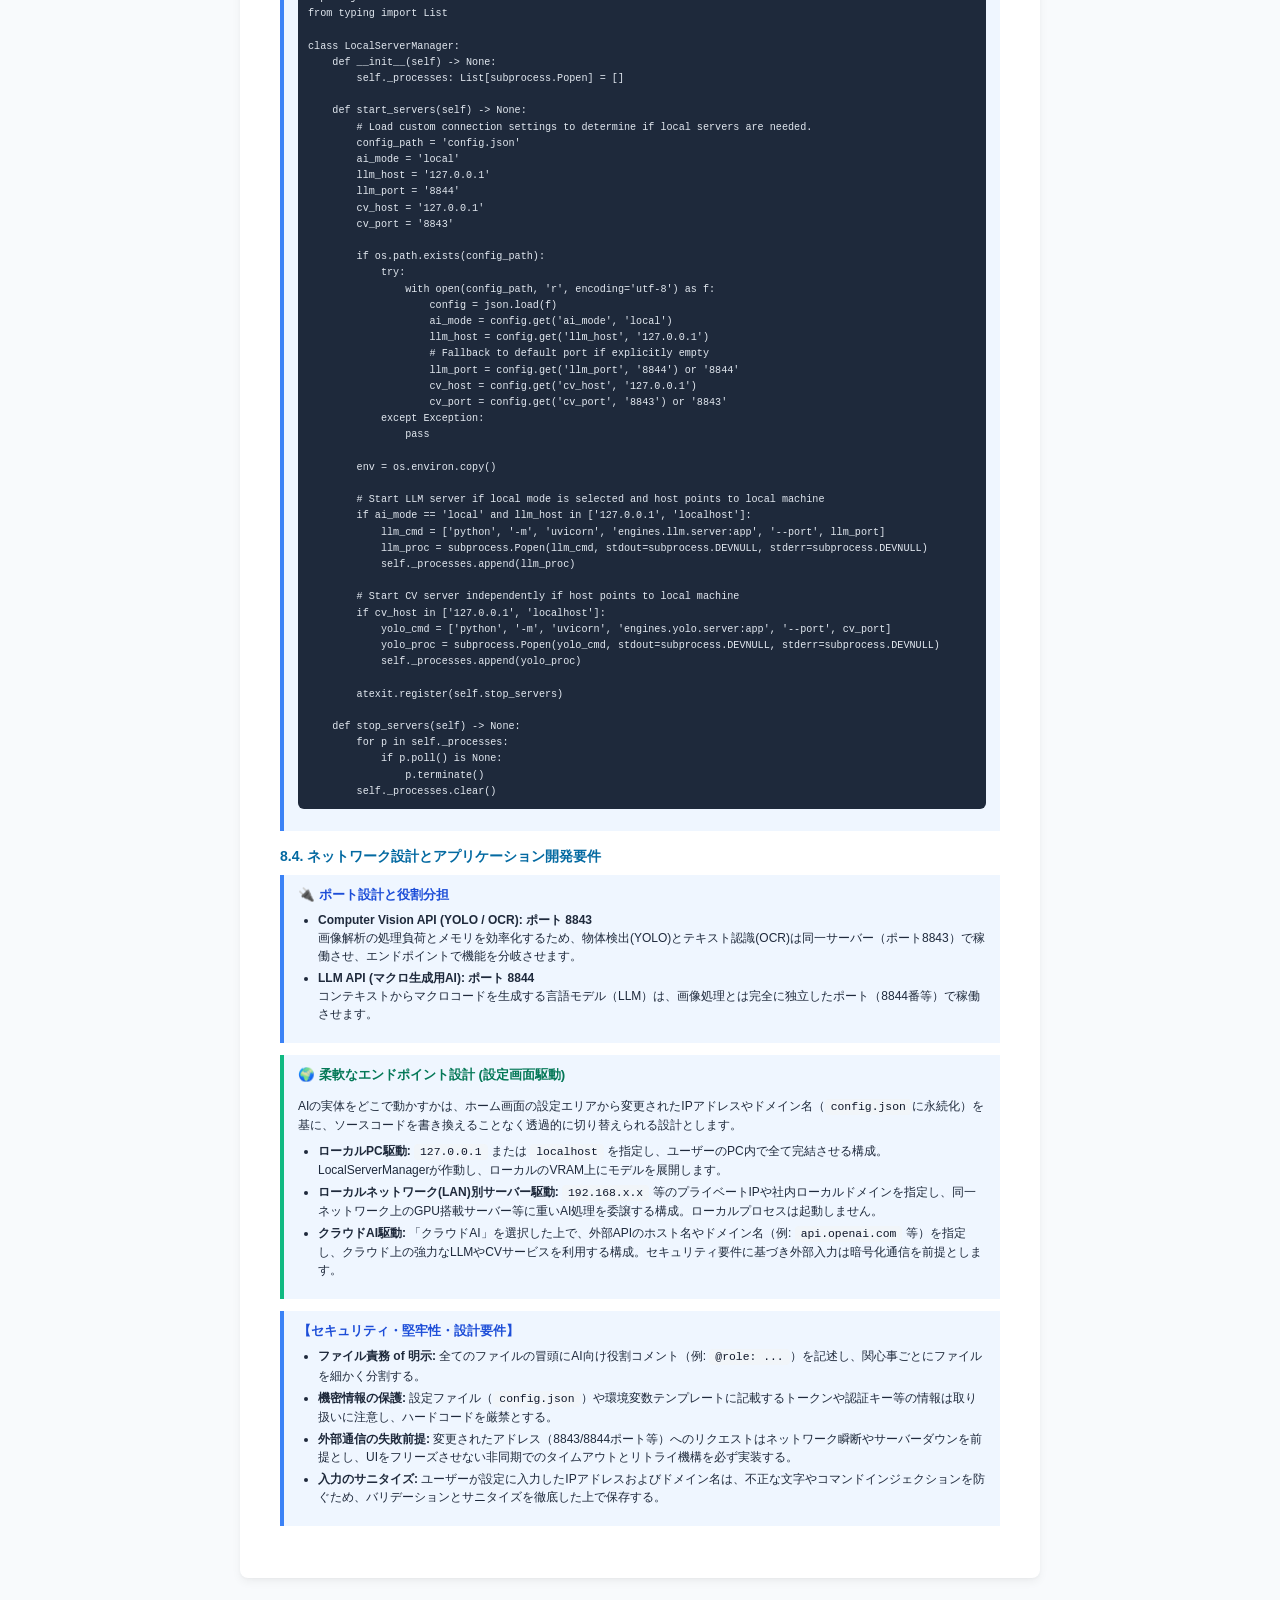
==== commit da0413bb: "feat(config): support exclusive ai mode selection and independent cv server endpoints Update ui.html" ====
--- a/architecture.html
+++ b/architecture.html
@@ -80,7 +80,7 @@
 
     <div class="highlight-box">
         <h4>🖥️ 独立プロセスによるサーバー管理 (LocalServerManager)</h4>
-        <p>UIスレッド（PySide6）のフリーズを完全に防止するため、Pythonの <code>subprocess</code> モジュールを利用して完全に独立したプロセスとして推論サーバーを立ち上げます。アプリ終了時には <code>atexit</code> を用いて確実にプロセスをクリーンアップします。</p>
+        <p>UIスレッド（PySide6）のフリーズを完全に防止するため、Pythonの <code>subprocess</code> モジュールを利用して完全に独立したプロセスとして推論サーバーを立ち上げます。アプリ終了時には <code>atexit</code> を用いて確実にプロセスをクリーンアップします。<code>config.json</code>を読み込み、LLMとCV（YOLO/OCR）それぞれのホスト指定がローカルである場合のみ、該当するサーバープロセスを起動します。</p>
 <pre><code># engines/manager.py
 # @role: Manages the lifecycle of local AI API servers as independent background processes.
 
@@ -97,32 +97,38 @@
     def start_servers(self) -> None:
         # Load custom connection settings to determine if local servers are needed.
         config_path = 'config.json'
-        ai_endpoint = '127.0.0.1'
-        yolo_port = '8843'
+        ai_mode = 'local'
+        llm_host = '127.0.0.1'
         llm_port = '8844'
+        cv_host = '127.0.0.1'
+        cv_port = '8843'
 
         if os.path.exists(config_path):
             try:
                 with open(config_path, 'r', encoding='utf-8') as f:
                     config = json.load(f)
-                    ai_endpoint = config.get('ai_endpoint', '127.0.0.1')
-                    yolo_port = config.get('yolo_port', '8843')
-                    llm_port = config.get('llm_port', '8844')
+                    ai_mode = config.get('ai_mode', 'local')
+                    llm_host = config.get('llm_host', '127.0.0.1')
+                    # Fallback to default port if explicitly empty
+                    llm_port = config.get('llm_port', '8844') or '8844'
+                    cv_host = config.get('cv_host', '127.0.0.1')
+                    cv_port = config.get('cv_port', '8843') or '8843'
             except Exception:
                 pass
 
-        # Skip starting background processes when routing to an external network or cloud service.
-        if ai_endpoint not in ['127.0.0.1', 'localhost']:
-            return
+        env = os.environ.copy()
 
-        env = os.environ.copy()
-        yolo_cmd = ['python', '-m', 'uvicorn', 'engines.yolo.server:app', '--port', yolo_port]
-        yolo_proc = subprocess.Popen(yolo_cmd, stdout=subprocess.DEVNULL, stderr=subprocess.DEVNULL)
-        self._processes.append(yolo_proc)
+        # Start LLM server if local mode is selected and host points to local machine
+        if ai_mode == 'local' and llm_host in ['127.0.0.1', 'localhost']:
+            llm_cmd = ['python', '-m', 'uvicorn', 'engines.llm.server:app', '--port', llm_port]
+            llm_proc = subprocess.Popen(llm_cmd, stdout=subprocess.DEVNULL, stderr=subprocess.DEVNULL)
+            self._processes.append(llm_proc)
 
-        llm_cmd = ['python', '-m', 'uvicorn', 'engines.llm.server:app', '--port', llm_port]
-        llm_proc = subprocess.Popen(llm_cmd, stdout=subprocess.DEVNULL, stderr=subprocess.DEVNULL)
-        self._processes.append(llm_proc)
+        # Start CV server independently if host points to local machine
+        if cv_host in ['127.0.0.1', 'localhost']:
+            yolo_cmd = ['python', '-m', 'uvicorn', 'engines.yolo.server:app', '--port', cv_port]
+            yolo_proc = subprocess.Popen(yolo_cmd, stdout=subprocess.DEVNULL, stderr=subprocess.DEVNULL)
+            self._processes.append(yolo_proc)
 
         atexit.register(self.stop_servers)
 
@@ -151,7 +157,7 @@
         <ul>
             <li><strong>ローカルPC駆動:</strong> <code>127.0.0.1</code> または <code>localhost</code> を指定し、ユーザーのPC内で全て完結させる構成。LocalServerManagerが作動し、ローカルのVRAM上にモデルを展開します。</li>
             <li><strong>ローカルネットワーク(LAN)別サーバー駆動:</strong> <code>192.168.x.x</code> 等のプライベートIPや社内ローカルドメインを指定し、同一ネットワーク上のGPU搭載サーバー等に重いAI処理を委譲する構成。ローカルプロセスは起動しません。</li>
-            <li><strong>クラウドAI駆動:</strong> 外部APIのホスト名やドメイン名（例: <code>api.openai.com</code> 等）を指定し、クラウド上の強力なLLMやCVサービスを利用する構成。セキュリティ要件に基づき外部入力は暗号化通信を前提とします。</li>
+            <li><strong>クラウドAI駆動:</strong> 「クラウドAI」を選択した上で、外部APIのホスト名やドメイン名（例: <code>api.openai.com</code> 等）を指定し、クラウド上の強力なLLMやCVサービスを利用する構成。セキュリティ要件に基づき外部入力は暗号化通信を前提とします。</li>
         </ul>
     </div>
 
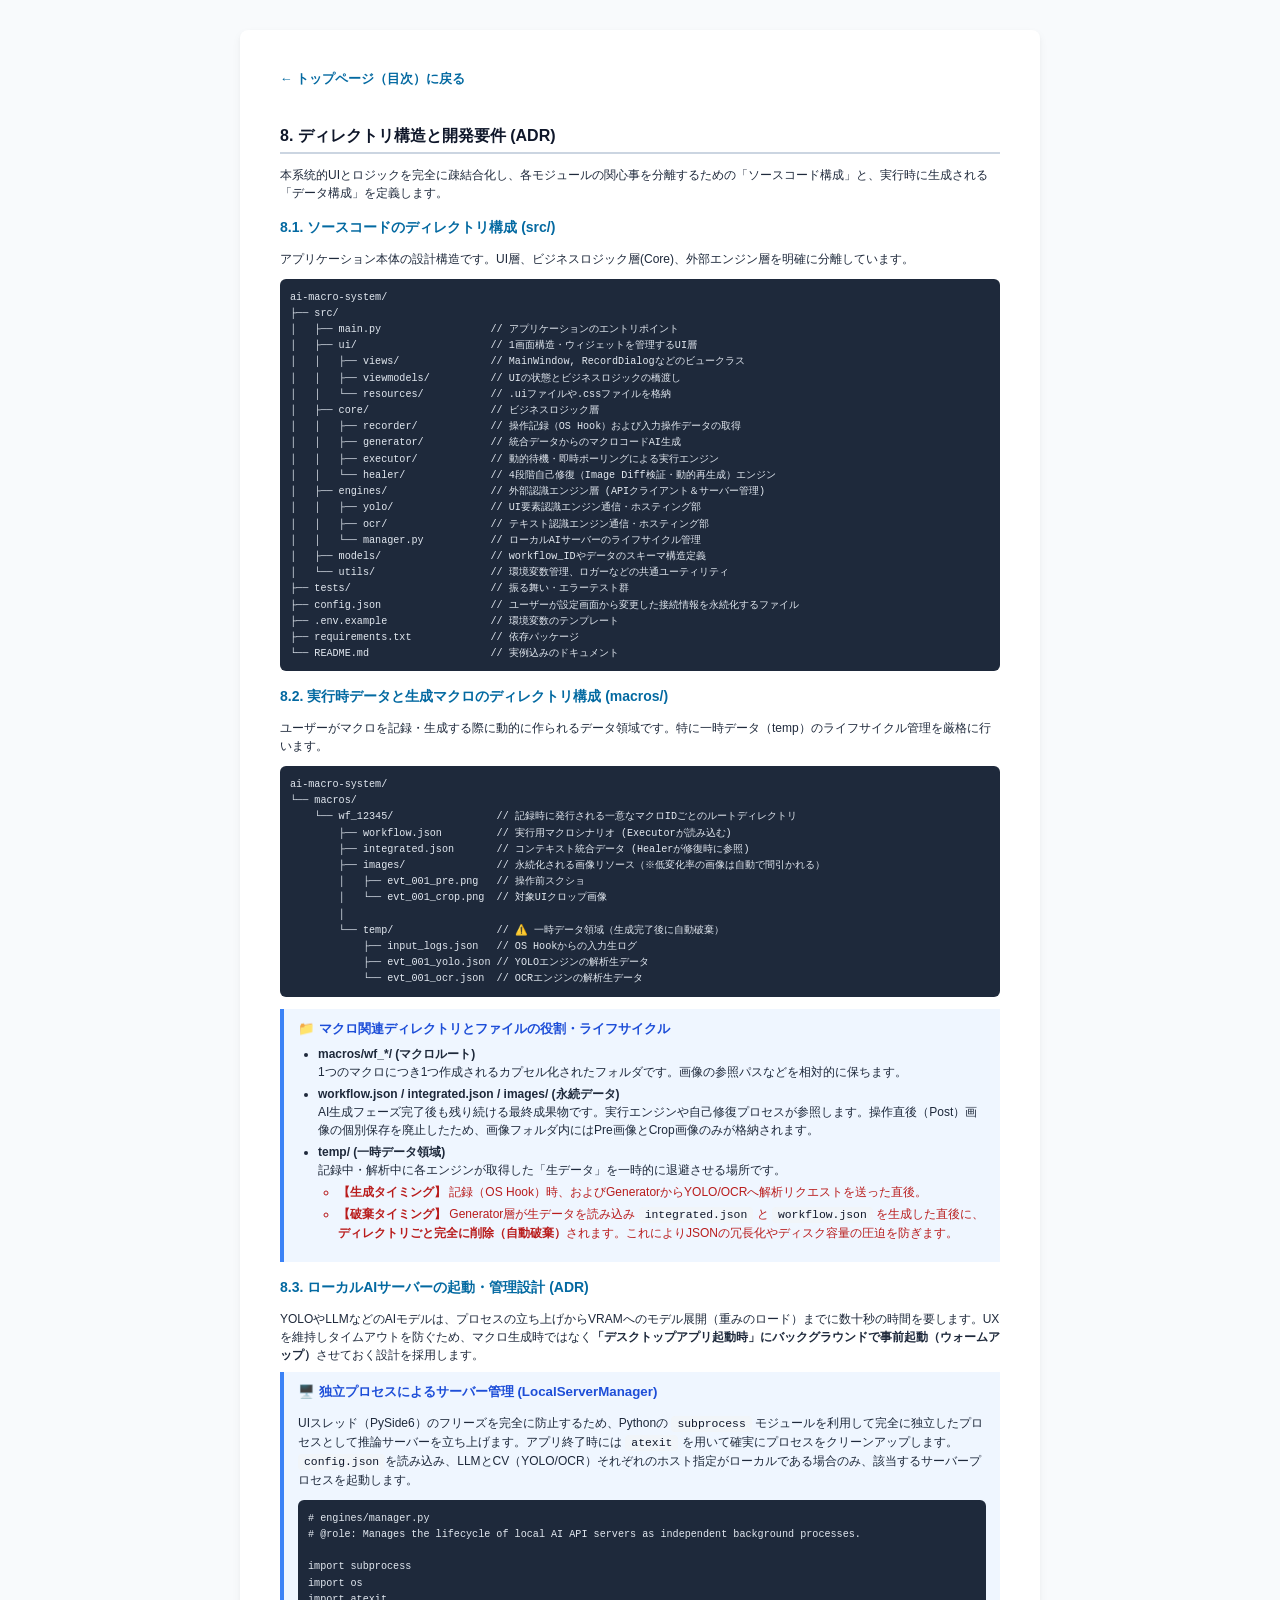
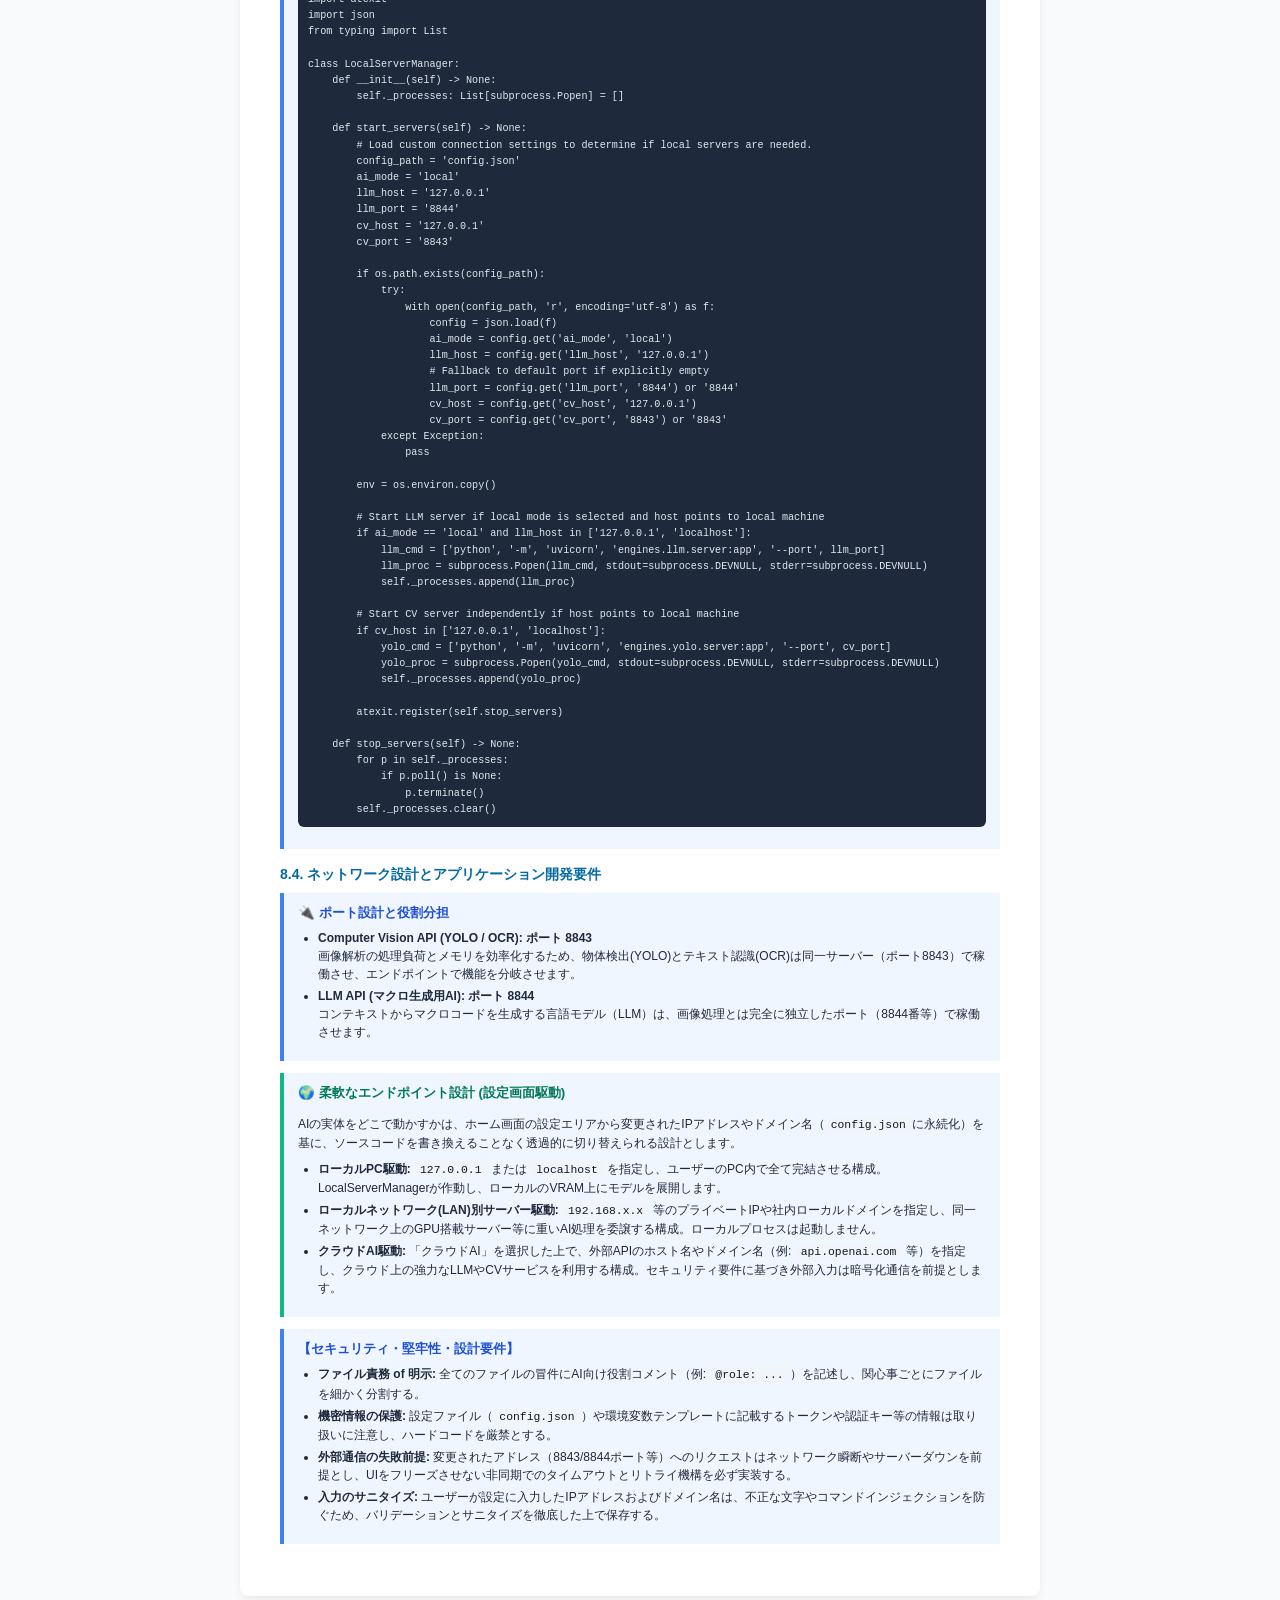
==== commit e015da92: "docs: update specification for screen capture optimization and low-diff image deletion flow" ====
--- a/architecture.html
+++ b/architecture.html
@@ -12,7 +12,7 @@
     <a href="index.html" class="nav-back">← トップページ（目次）に戻る</a>
 
     <h2>8. ディレクトリ構造と開発要件 (ADR)</h2>
-    <p>本システムのUIとロジックを完全に疎結合化し、各モジュールの関心事を分離するための「ソースコード構成」と、実行時に生成される「データ構成」を定義します。</p>
+    <p>本系统的UIとロジックを完全に疎結合化し、各モジュールの関心事を分離するための「ソースコード構成」と、実行時に生成される「データ構成」を定義します。</p>
 
     <h3>8.1. ソースコードのディレクトリ構成 (src/)</h3>
     <p>アプリケーション本体の設計構造です。UI層、ビジネスロジック層(Core)、外部エンジン層を明確に分離しています。</p>
@@ -47,7 +47,7 @@
     └── wf_12345/                 // 記録時に発行される一意なマクロIDごとのルートディレクトリ
         ├── workflow.json         // 実行用マクロシナリオ (Executorが読み込む)
         ├── integrated.json       // コンテキスト統合データ (Healerが修復時に参照)
-        ├── images/               // 永続化される画像リソース
+        ├── images/               // 永続化される画像リソース（※低変化率の画像は自動で間引かれる）
         │   ├── evt_001_pre.png   // 操作前スクショ
         │   └── evt_001_crop.png  // 対象UIクロップ画像
         │
@@ -63,7 +63,7 @@
                 1つのマクロにつき1つ作成されるカプセル化されたフォルダです。画像の参照パスなどを相対的に保ちます。
             </li>
             <li><strong>workflow.json / integrated.json / images/ (永続データ)</strong><br>
-                AI生成フェーズ完了後も残り続ける最終成果物です。実行エンジンや自己修復プロセスが参照します。
+                AI生成フェーズ完了後も残り続ける最終成果物です。実行エンジンや自己修復プロセスが参照します。操作直後（Post）画像の個別保存を廃止したため、画像フォルダ内にはPre画像とCrop画像のみが格納されます。
             </li>
             <li><strong>temp/ (一時データ領域)</strong><br>
                 記録中・解析中に各エンジンが取得した「生データ」を一時的に退避させる場所です。
@@ -164,7 +164,7 @@
     <div class="highlight-box">
         <h4>【セキュリティ・堅牢性・設計要件】</h4>
         <ul>
-            <li><strong>ファイル責務 of 明示:</strong> 全てのファイルの冒頭にAI向け役割コメント（例: <code>@role: ...</code>）を記述し、関心事ごとにファイルを細かく分割する。</li>
+            <li><strong>ファイル責務 of 明示:</strong> 全てのファイルの冒件にAI向け役割コメント（例: <code>@role: ...</code>）を記述し、関心事ごとにファイルを細かく分割する。</li>
             <li><strong>機密情報の保護:</strong> 設定ファイル（<code>config.json</code>）や環境変数テンプレートに記載するトークンや認証キー等の情報は取り扱いに注意し、ハードコードを厳禁とする。</li>
             <li><strong>外部通信の失敗前提:</strong> 変更されたアドレス（8843/8844ポート等）へのリクエストはネットワーク瞬断やサーバーダウンを前提とし、UIをフリーズさせない非同期でのタイムアウトとリトライ機構を必ず実装する。</li>
             <li><strong>入力のサニタイズ:</strong> ユーザーが設定に入力したIPアドレスおよびドメイン名は、不正な文字やコマンドインジェクションを防ぐため、バリデーションとサニタイズを徹底した上で保存する。</li>
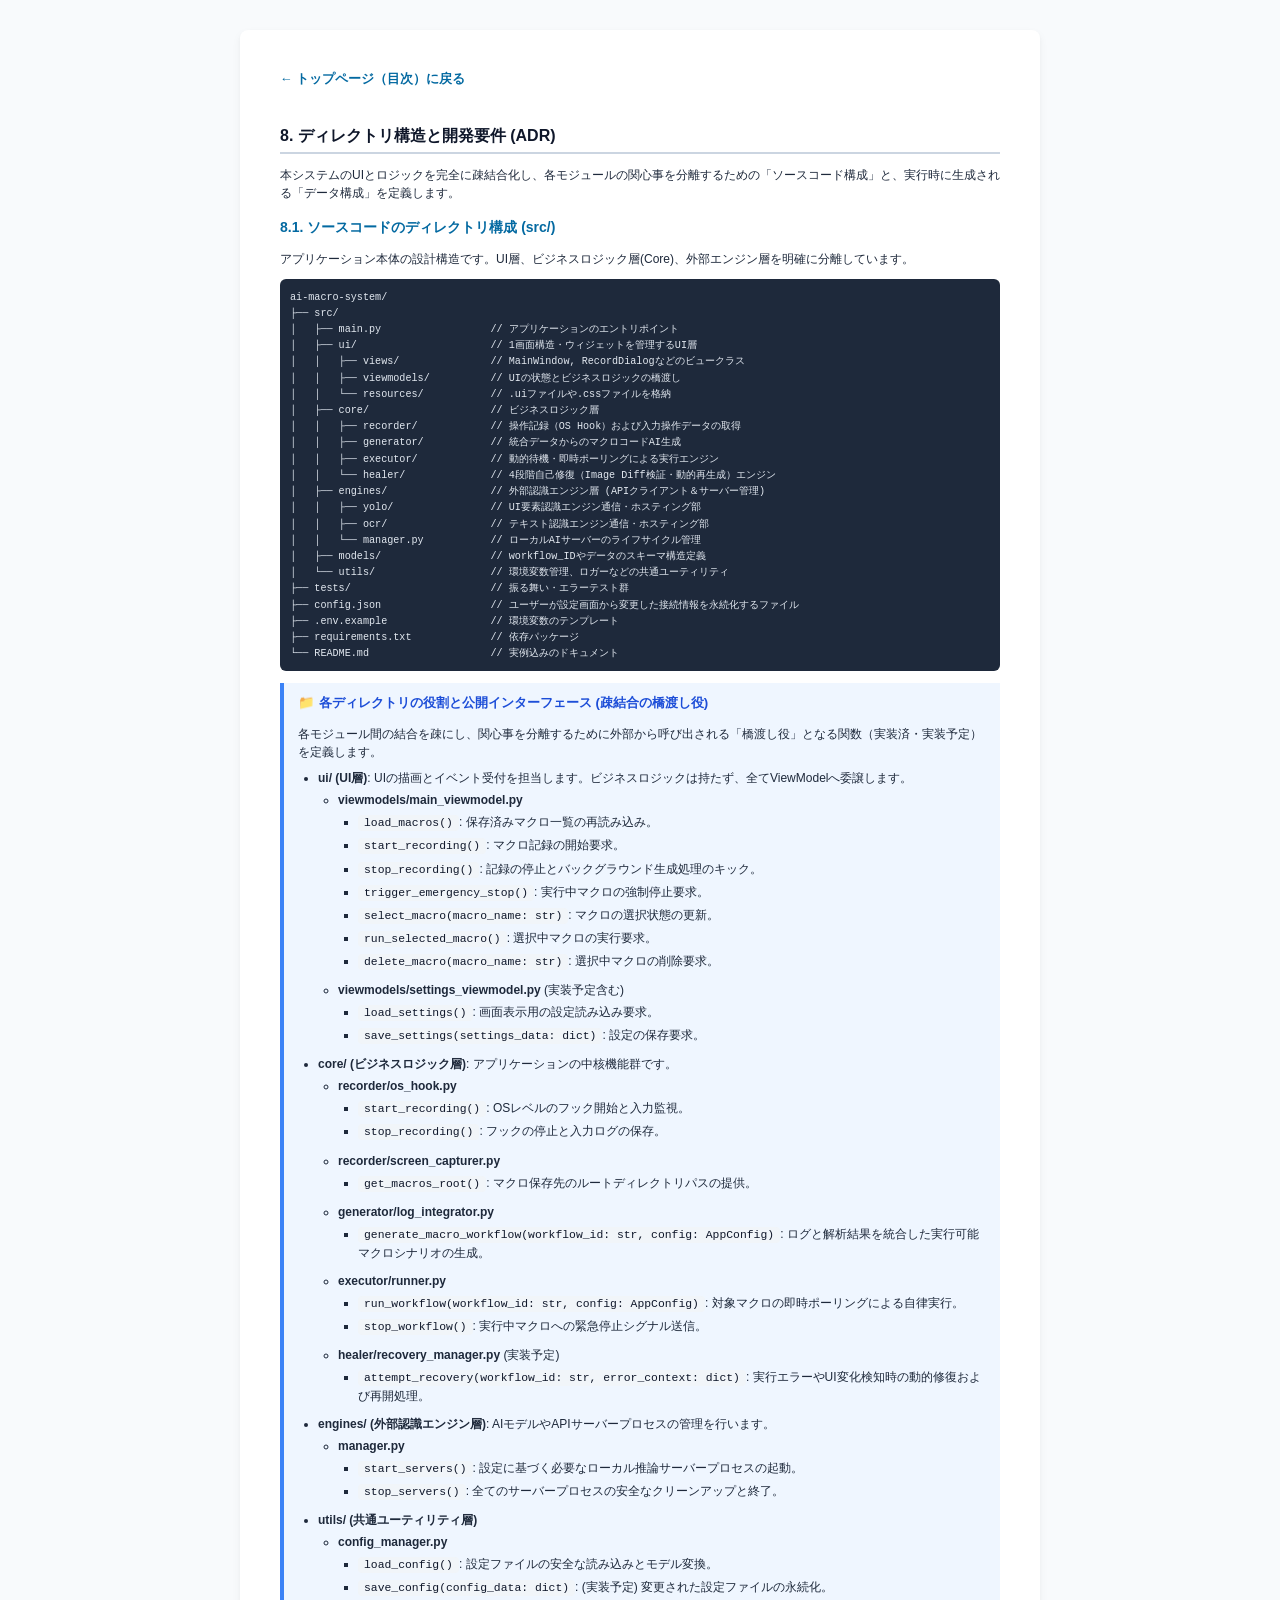
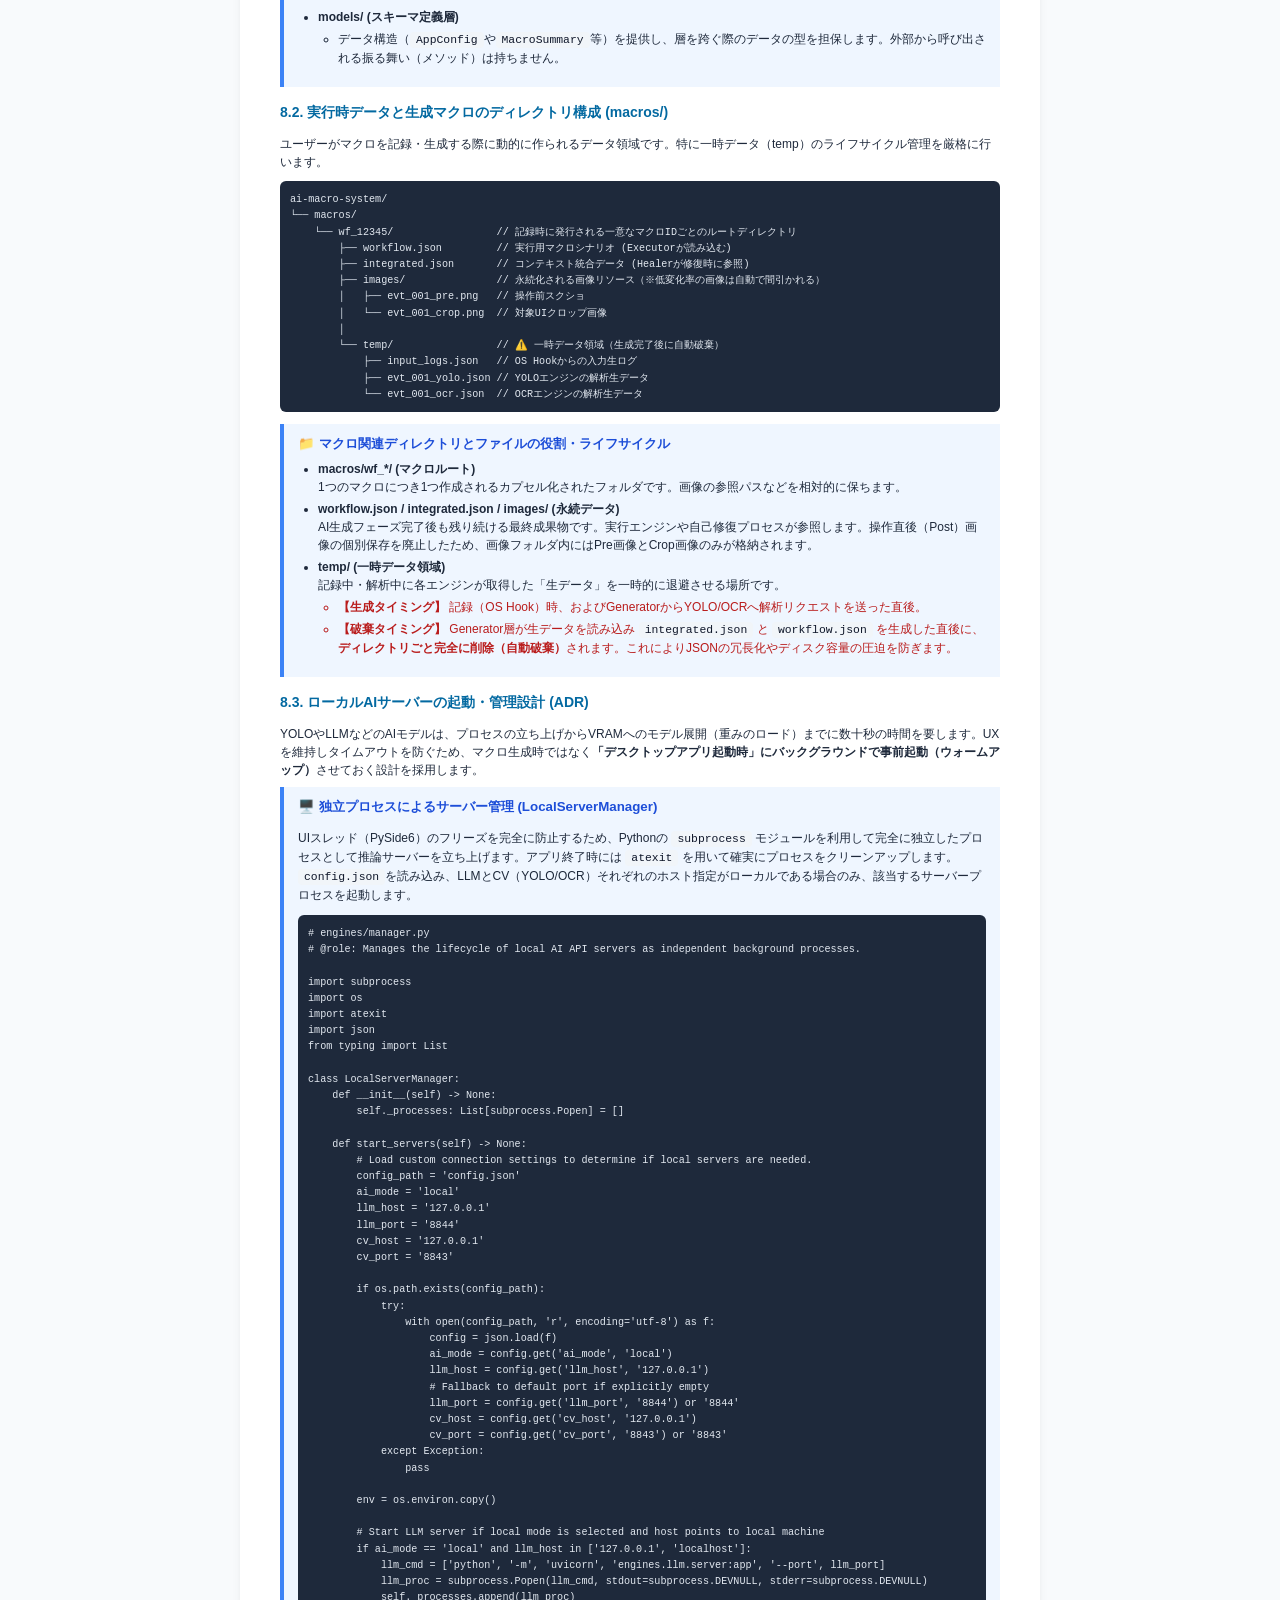
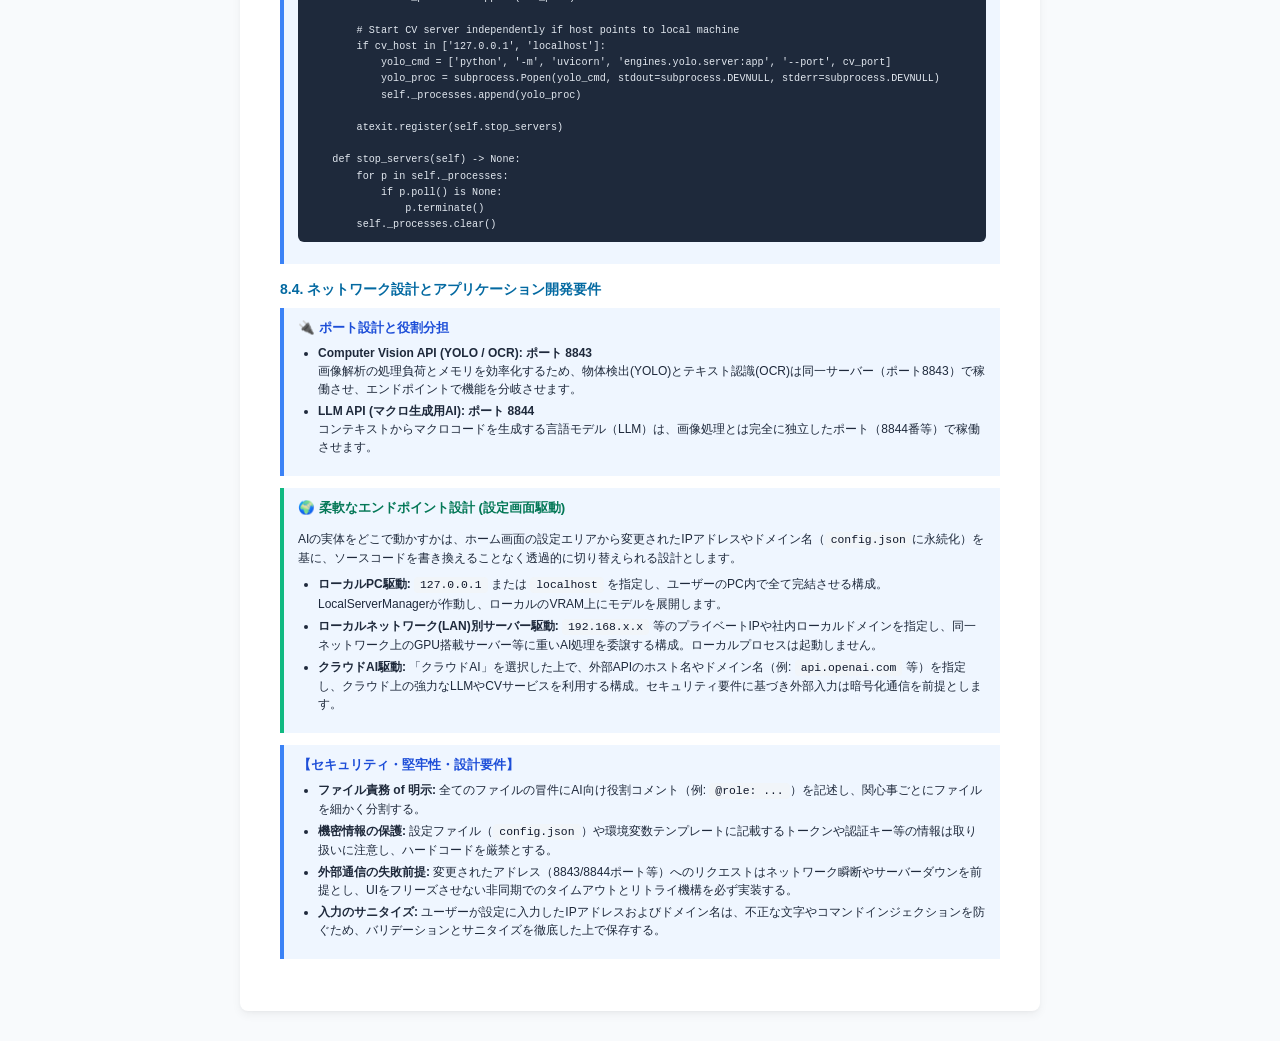
==== commit 67d14f86: "docs: add public interfaces and directory roles to architecture documentation" ====
--- a/architecture.html
+++ b/architecture.html
@@ -12,7 +12,7 @@
     <a href="index.html" class="nav-back">← トップページ（目次）に戻る</a>
 
     <h2>8. ディレクトリ構造と開発要件 (ADR)</h2>
-    <p>本系统的UIとロジックを完全に疎結合化し、各モジュールの関心事を分離するための「ソースコード構成」と、実行時に生成される「データ構成」を定義します。</p>
+    <p>本システムのUIとロジックを完全に疎結合化し、各モジュールの関心事を分離するための「ソースコード構成」と、実行時に生成される「データ構成」を定義します。</p>
 
     <h3>8.1. ソースコードのディレクトリ構成 (src/)</h3>
     <p>アプリケーション本体の設計構造です。UI層、ビジネスロジック層(Core)、外部エンジン層を明確に分離しています。</p>
@@ -40,6 +40,91 @@
 ├── requirements.txt             // 依存パッケージ
 └── README.md                    // 実例込みのドキュメント</code></pre>
 
+    <div class="highlight-box">
+        <h4>📁 各ディレクトリの役割と公開インターフェース (疎結合の橋渡し役)</h4>
+        <p>各モジュール間の結合を疎にし、関心事を分離するために外部から呼び出される「橋渡し役」となる関数（実装済・実装予定）を定義します。</p>
+        
+        <ul>
+            <li><strong>ui/ (UI層)</strong>: UIの描画とイベント受付を担当します。ビジネスロジックは持たず、全てViewModelへ委譲します。
+                <ul>
+                    <li><strong>viewmodels/main_viewmodel.py</strong>
+                        <ul>
+                            <li><code>load_macros()</code>: 保存済みマクロ一覧の再読み込み。</li>
+                            <li><code>start_recording()</code>: マクロ記録の開始要求。</li>
+                            <li><code>stop_recording()</code>: 記録の停止とバックグラウンド生成処理のキック。</li>
+                            <li><code>trigger_emergency_stop()</code>: 実行中マクロの強制停止要求。</li>
+                            <li><code>select_macro(macro_name: str)</code>: マクロの選択状態の更新。</li>
+                            <li><code>run_selected_macro()</code>: 選択中マクロの実行要求。</li>
+                            <li><code>delete_macro(macro_name: str)</code>: 選択中マクロの削除要求。</li>
+                        </ul>
+                    </li>
+                    <li><strong>viewmodels/settings_viewmodel.py</strong> (実装予定含む)
+                        <ul>
+                            <li><code>load_settings()</code>: 画面表示用の設定読み込み要求。</li>
+                            <li><code>save_settings(settings_data: dict)</code>: 設定の保存要求。</li>
+                        </ul>
+                    </li>
+                </ul>
+            </li>
+            <li><strong>core/ (ビジネスロジック層)</strong>: アプリケーションの中核機能群です。
+                <ul>
+                    <li><strong>recorder/os_hook.py</strong>
+                        <ul>
+                            <li><code>start_recording()</code>: OSレベルのフック開始と入力監視。</li>
+                            <li><code>stop_recording()</code>: フックの停止と入力ログの保存。</li>
+                        </ul>
+                    </li>
+                    <li><strong>recorder/screen_capturer.py</strong>
+                        <ul>
+                            <li><code>get_macros_root()</code>: マクロ保存先のルートディレクトリパスの提供。</li>
+                        </ul>
+                    </li>
+                    <li><strong>generator/log_integrator.py</strong>
+                        <ul>
+                            <li><code>generate_macro_workflow(workflow_id: str, config: AppConfig)</code>: ログと解析結果を統合した実行可能マクロシナリオの生成。</li>
+                        </ul>
+                    </li>
+                    <li><strong>executor/runner.py</strong>
+                        <ul>
+                            <li><code>run_workflow(workflow_id: str, config: AppConfig)</code>: 対象マクロの即時ポーリングによる自律実行。</li>
+                            <li><code>stop_workflow()</code>: 実行中マクロへの緊急停止シグナル送信。</li>
+                        </ul>
+                    </li>
+                    <li><strong>healer/recovery_manager.py</strong> (実装予定)
+                        <ul>
+                            <li><code>attempt_recovery(workflow_id: str, error_context: dict)</code>: 実行エラーやUI変化検知時の動的修復および再開処理。</li>
+                        </ul>
+                    </li>
+                </ul>
+            </li>
+            <li><strong>engines/ (外部認識エンジン層)</strong>: AIモデルやAPIサーバープロセスの管理を行います。
+                <ul>
+                    <li><strong>manager.py</strong>
+                        <ul>
+                            <li><code>start_servers()</code>: 設定に基づく必要なローカル推論サーバープロセスの起動。</li>
+                            <li><code>stop_servers()</code>: 全てのサーバープロセスの安全なクリーンアップと終了。</li>
+                        </ul>
+                    </li>
+                </ul>
+            </li>
+            <li><strong>utils/ (共通ユーティリティ層)</strong>
+                <ul>
+                    <li><strong>config_manager.py</strong>
+                        <ul>
+                            <li><code>load_config()</code>: 設定ファイルの安全な読み込みとモデル変換。</li>
+                            <li><code>save_config(config_data: dict)</code>: (実装予定) 変更された設定ファイルの永続化。</li>
+                        </ul>
+                    </li>
+                </ul>
+            </li>
+            <li><strong>models/ (スキーマ定義層)</strong>
+                <ul>
+                    <li>データ構造（<code>AppConfig</code>や<code>MacroSummary</code>等）を提供し、層を跨ぐ際のデータの型を担保します。外部から呼び出される振る舞い（メソッド）は持ちません。</li>
+                </ul>
+            </li>
+        </ul>
+    </div>
+
     <h3>8.2. 実行時データと生成マクロのディレクトリ構成 (macros/)</h3>
     <p>ユーザーがマクロを記録・生成する際に動的に作られるデータ領域です。特に一時データ（temp）のライフサイクル管理を厳格に行います。</p>
     <pre><code>ai-macro-system/
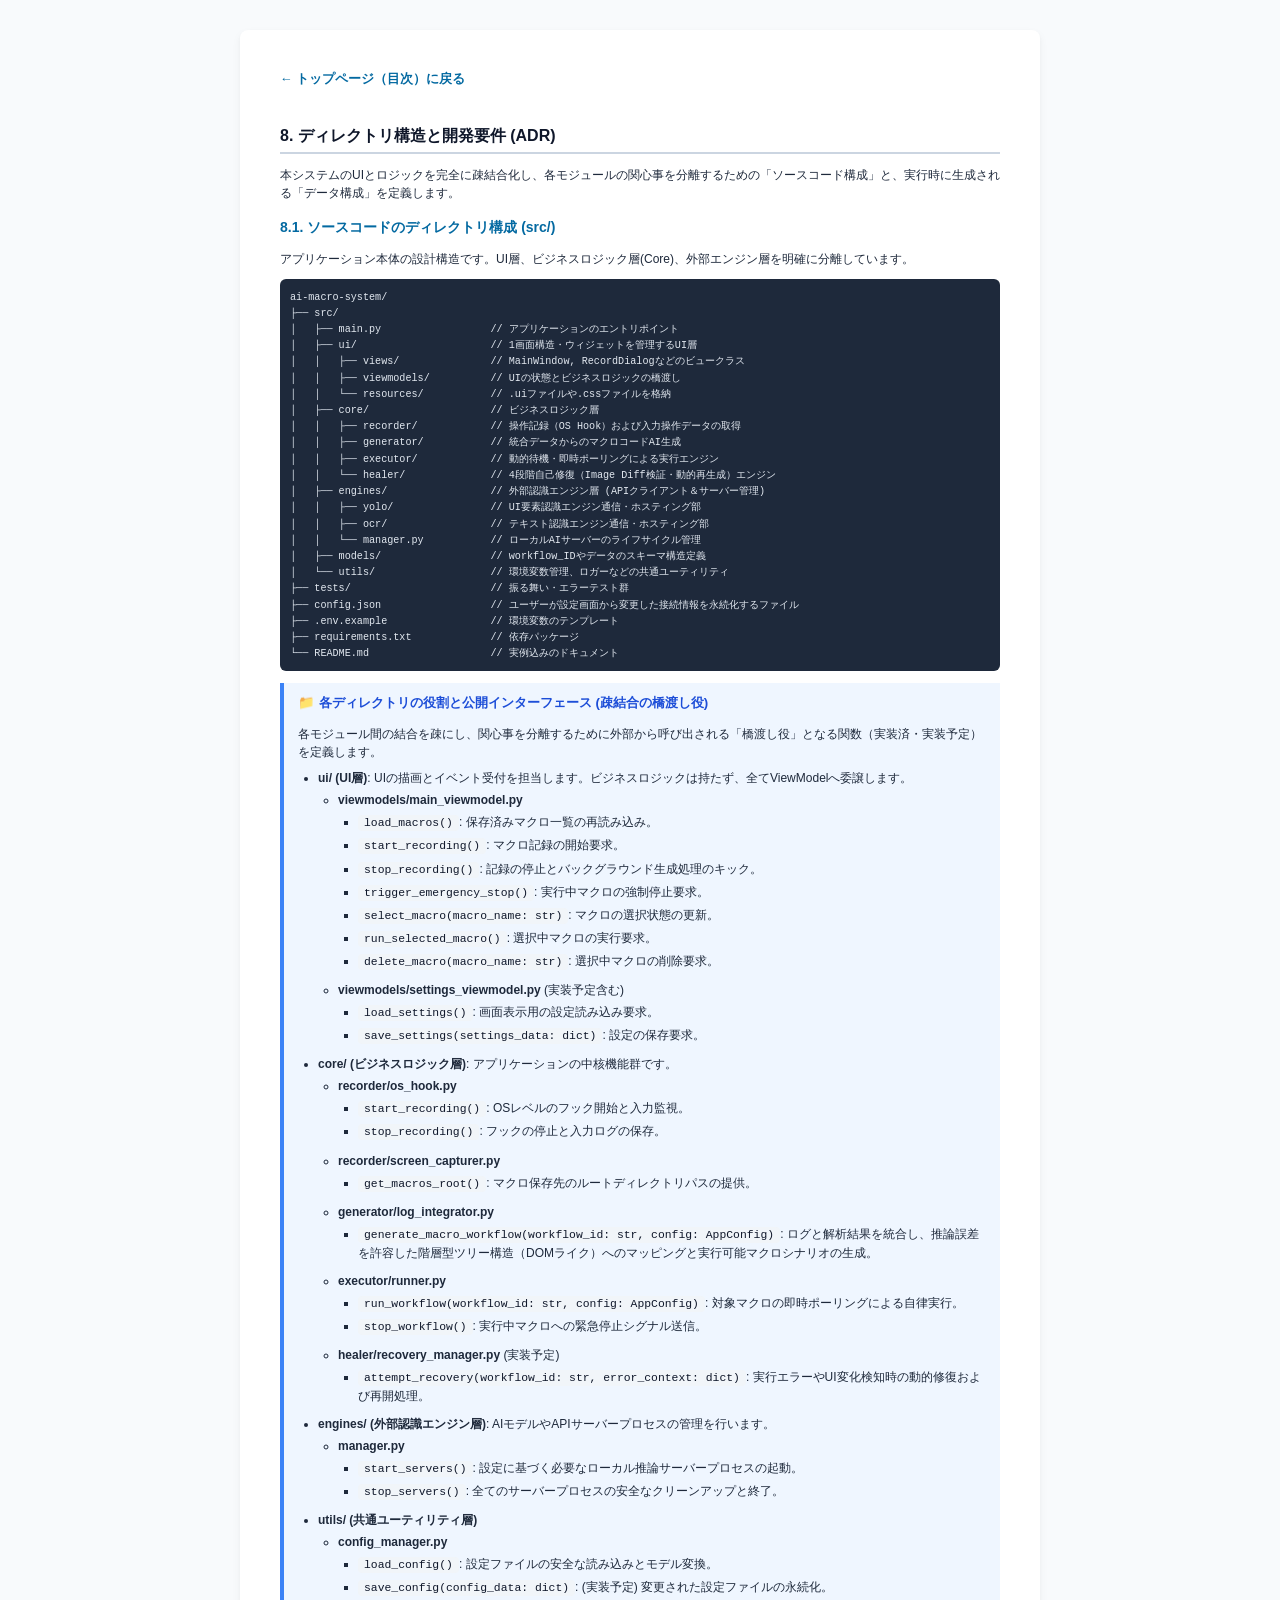
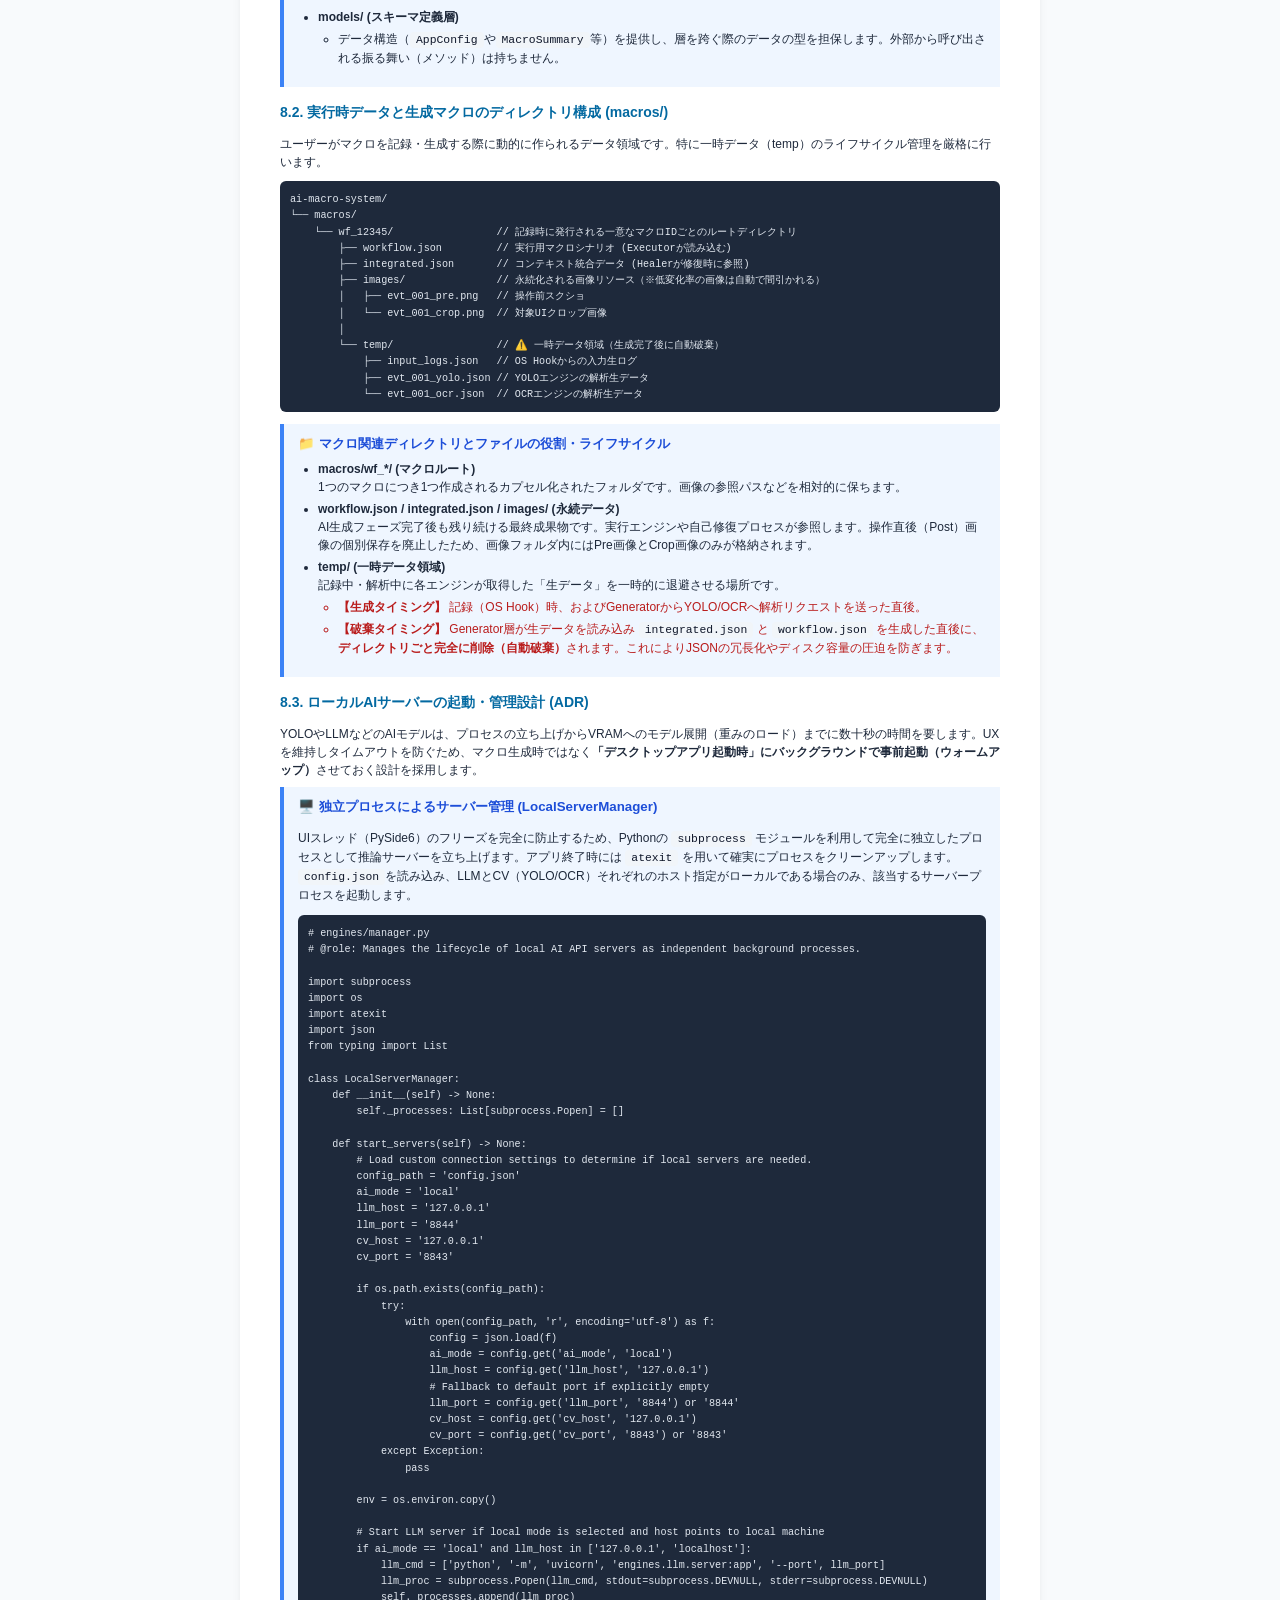
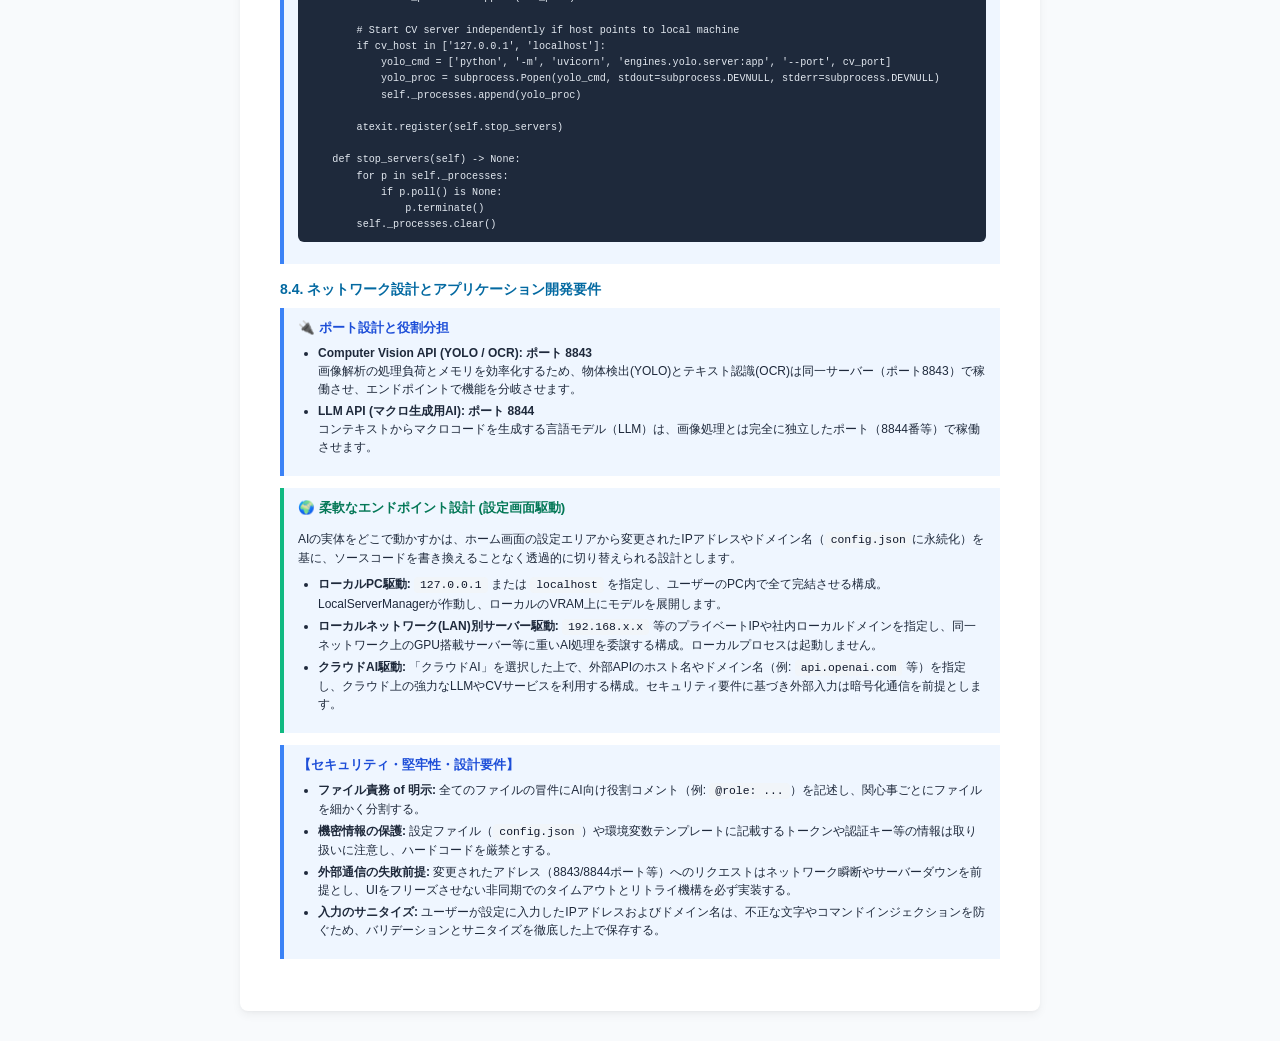
==== commit dc502b8a: "docs(spec): document hierarchical tree construction with IoA for UI integration - update data.html t" ====
--- a/architecture.html
+++ b/architecture.html
@@ -81,7 +81,7 @@
                     </li>
                     <li><strong>generator/log_integrator.py</strong>
                         <ul>
-                            <li><code>generate_macro_workflow(workflow_id: str, config: AppConfig)</code>: ログと解析結果を統合した実行可能マクロシナリオの生成。</li>
+                            <li><code>generate_macro_workflow(workflow_id: str, config: AppConfig)</code>: ログと解析結果を統合し、推論誤差を許容した階層型ツリー構造（DOMライク）へのマッピングと実行可能マクロシナリオの生成。</li>
                         </ul>
                     </li>
                     <li><strong>executor/runner.py</strong>
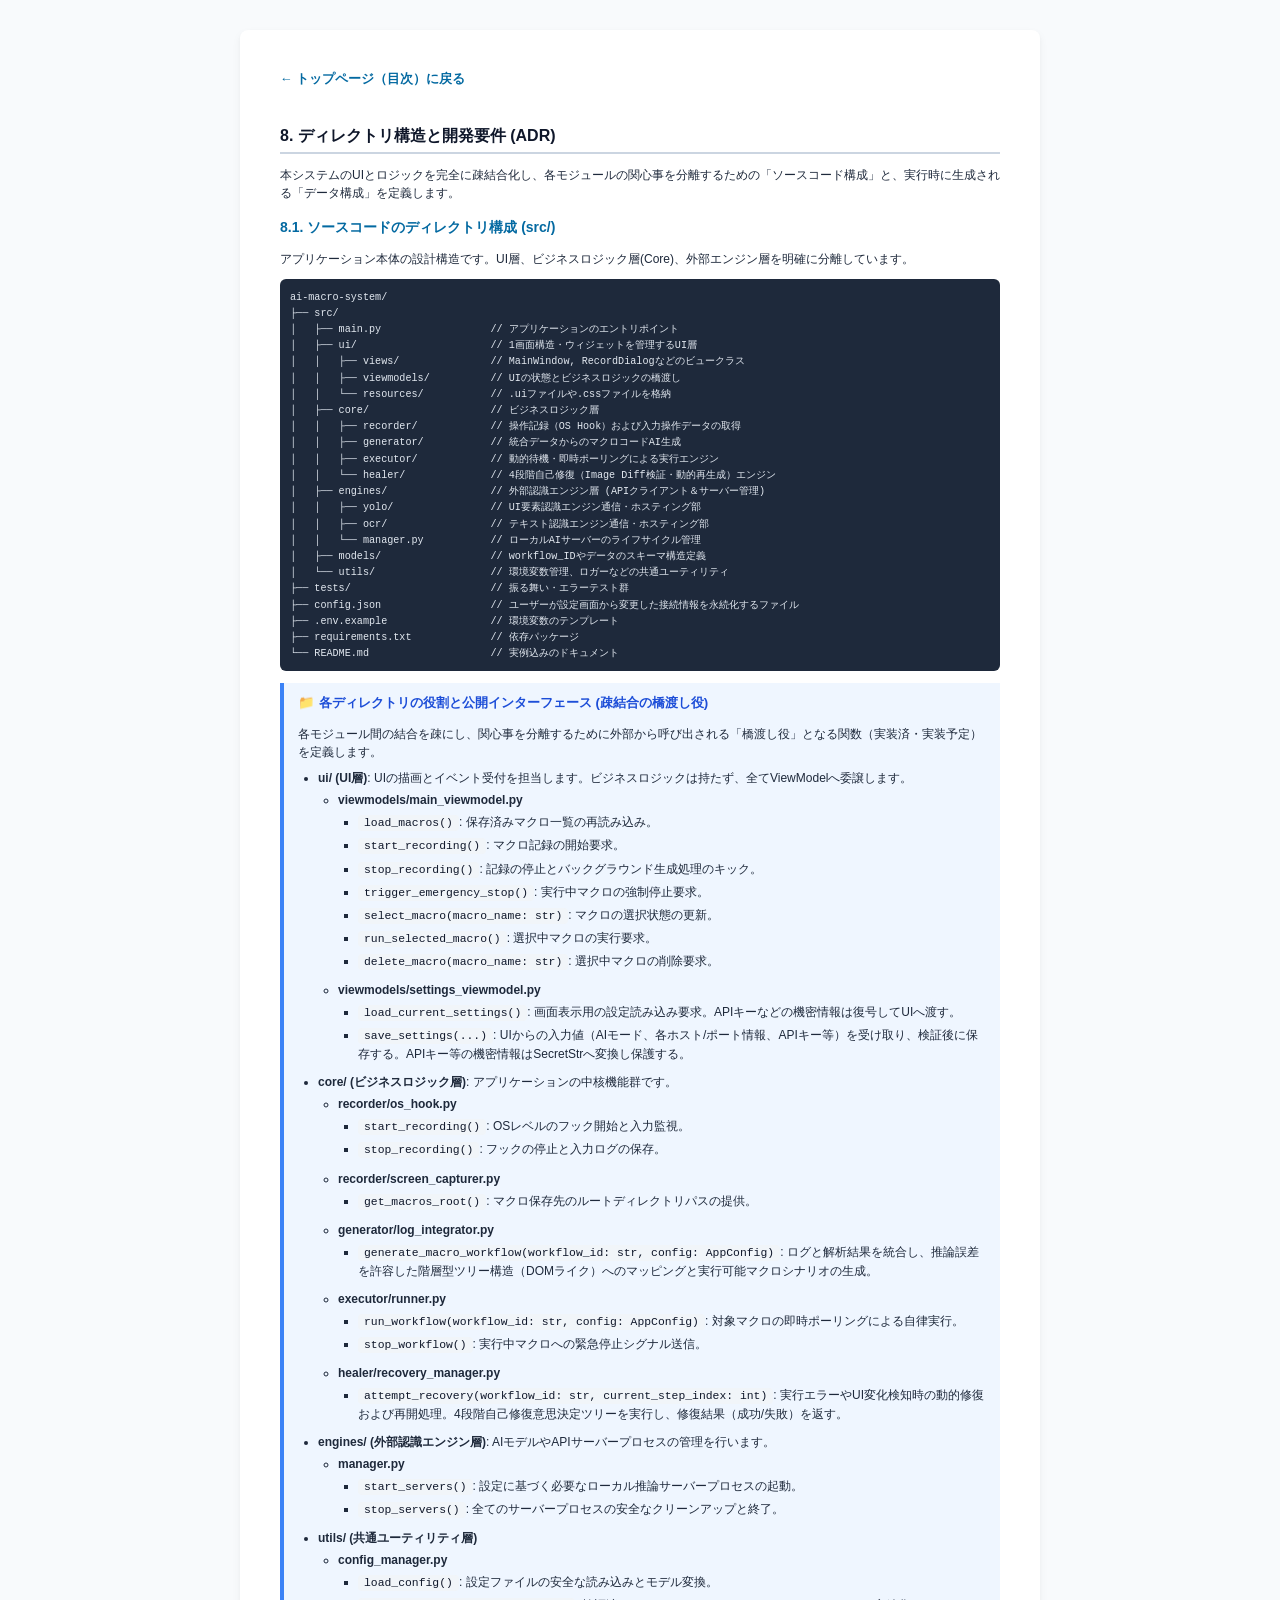
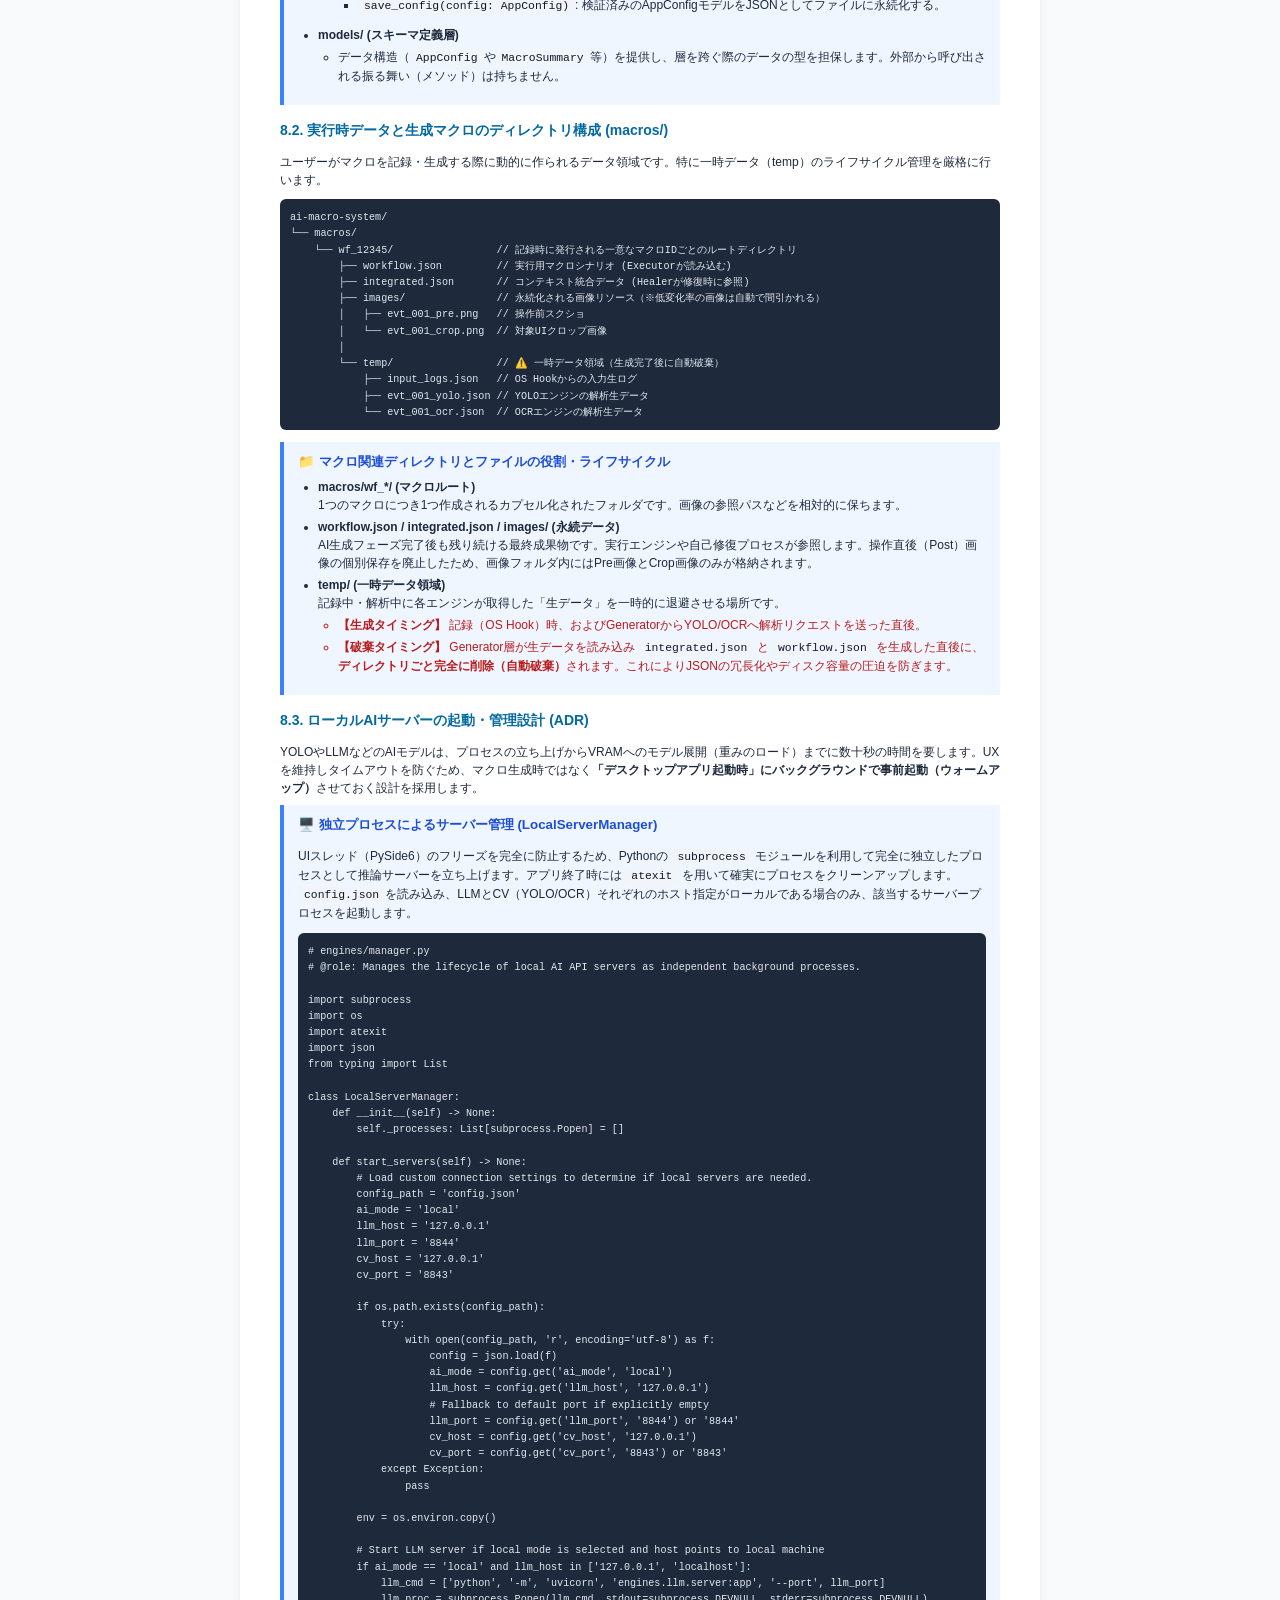
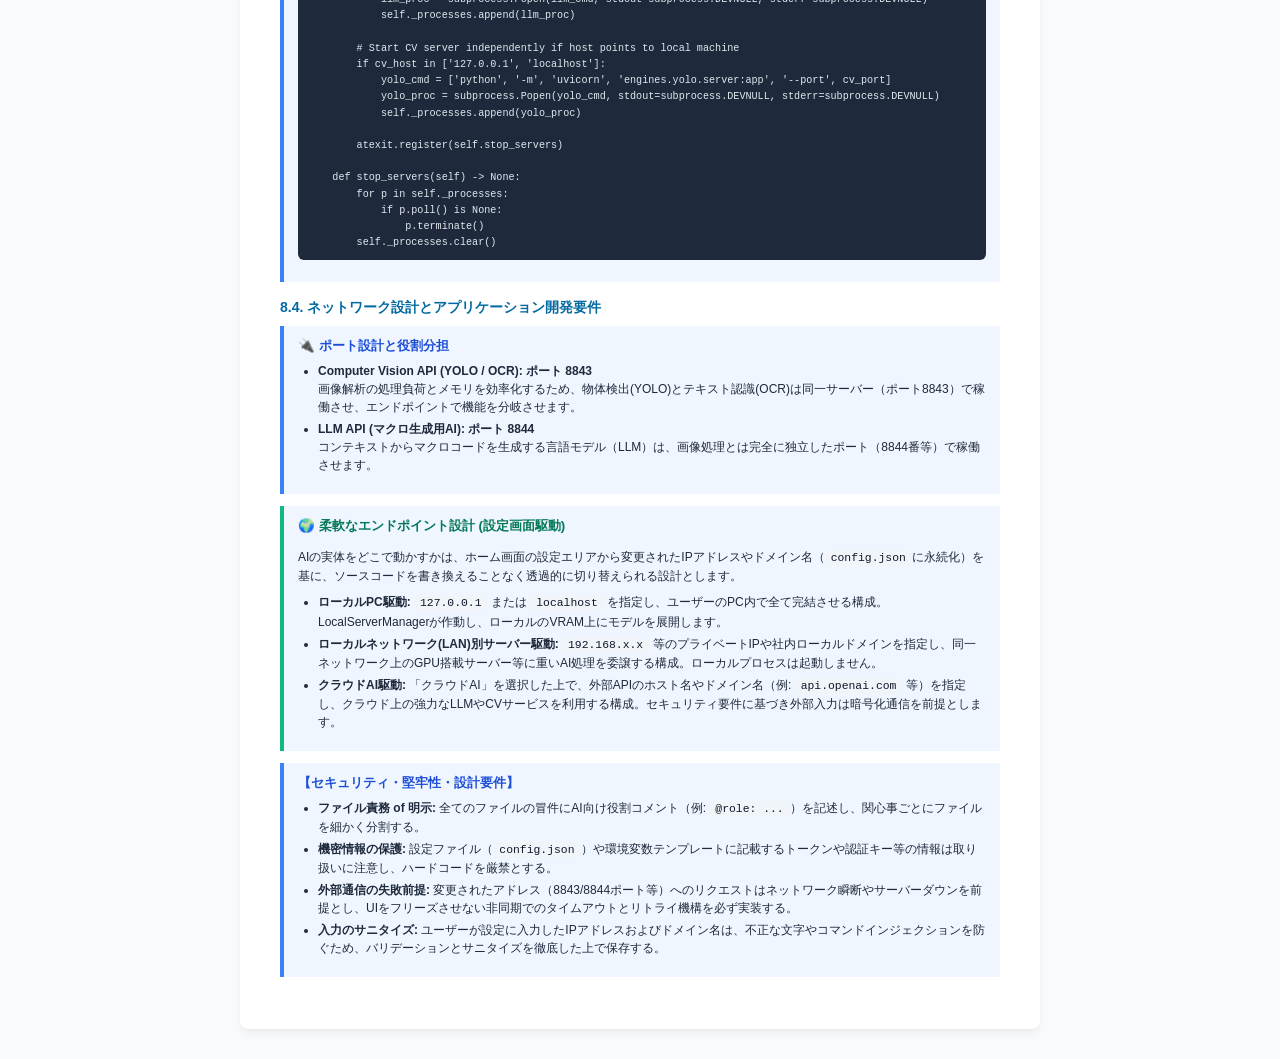
==== commit 1c5520e8: "t" ====
--- a/architecture.html
+++ b/architecture.html
@@ -58,10 +58,10 @@
                             <li><code>delete_macro(macro_name: str)</code>: 選択中マクロの削除要求。</li>
                         </ul>
                     </li>
-                    <li><strong>viewmodels/settings_viewmodel.py</strong> (実装予定含む)
-                        <ul>
-                            <li><code>load_settings()</code>: 画面表示用の設定読み込み要求。</li>
-                            <li><code>save_settings(settings_data: dict)</code>: 設定の保存要求。</li>
+                    <li><strong>viewmodels/settings_viewmodel.py</strong>
+                        <ul>
+                            <li><code>load_current_settings()</code>: 画面表示用の設定読み込み要求。APIキーなどの機密情報は復号してUIへ渡す。</li>
+                            <li><code>save_settings(...)</code>: UIからの入力値（AIモード、各ホスト/ポート情報、APIキー等）を受け取り、検証後に保存する。APIキー等の機密情報はSecretStrへ変換し保護する。</li>
                         </ul>
                     </li>
                 </ul>
@@ -90,9 +90,9 @@
                             <li><code>stop_workflow()</code>: 実行中マクロへの緊急停止シグナル送信。</li>
                         </ul>
                     </li>
-                    <li><strong>healer/recovery_manager.py</strong> (実装予定)
-                        <ul>
-                            <li><code>attempt_recovery(workflow_id: str, error_context: dict)</code>: 実行エラーやUI変化検知時の動的修復および再開処理。</li>
+                    <li><strong>healer/recovery_manager.py</strong>
+                        <ul>
+                            <li><code>attempt_recovery(workflow_id: str, current_step_index: int)</code>: 実行エラーやUI変化検知時の動的修復および再開処理。4段階自己修復意思決定ツリーを実行し、修復結果（成功/失敗）を返す。</li>
                         </ul>
                     </li>
                 </ul>
@@ -112,7 +112,7 @@
                     <li><strong>config_manager.py</strong>
                         <ul>
                             <li><code>load_config()</code>: 設定ファイルの安全な読み込みとモデル変換。</li>
-                            <li><code>save_config(config_data: dict)</code>: (実装予定) 変更された設定ファイルの永続化。</li>
+                            <li><code>save_config(config: AppConfig)</code>: 検証済みのAppConfigモデルをJSONとしてファイルに永続化する。</li>
                         </ul>
                     </li>
                 </ul>
